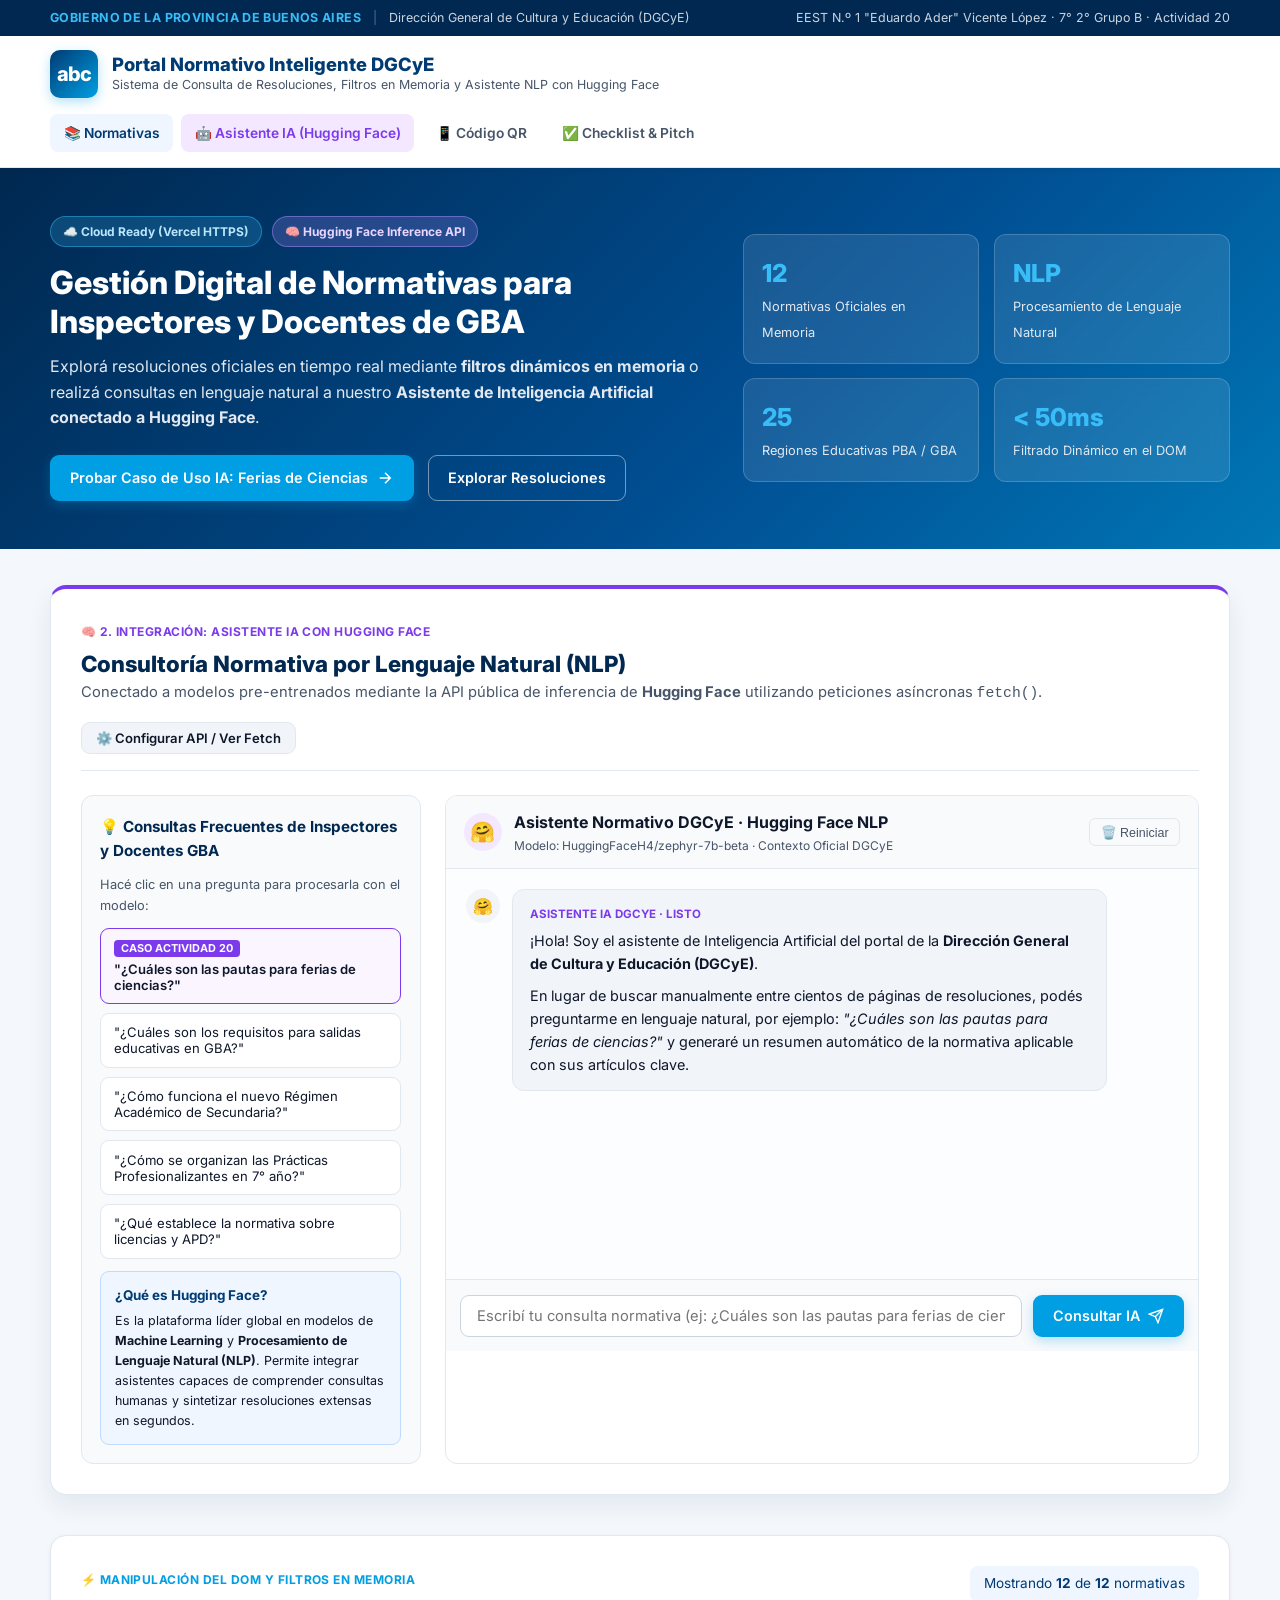
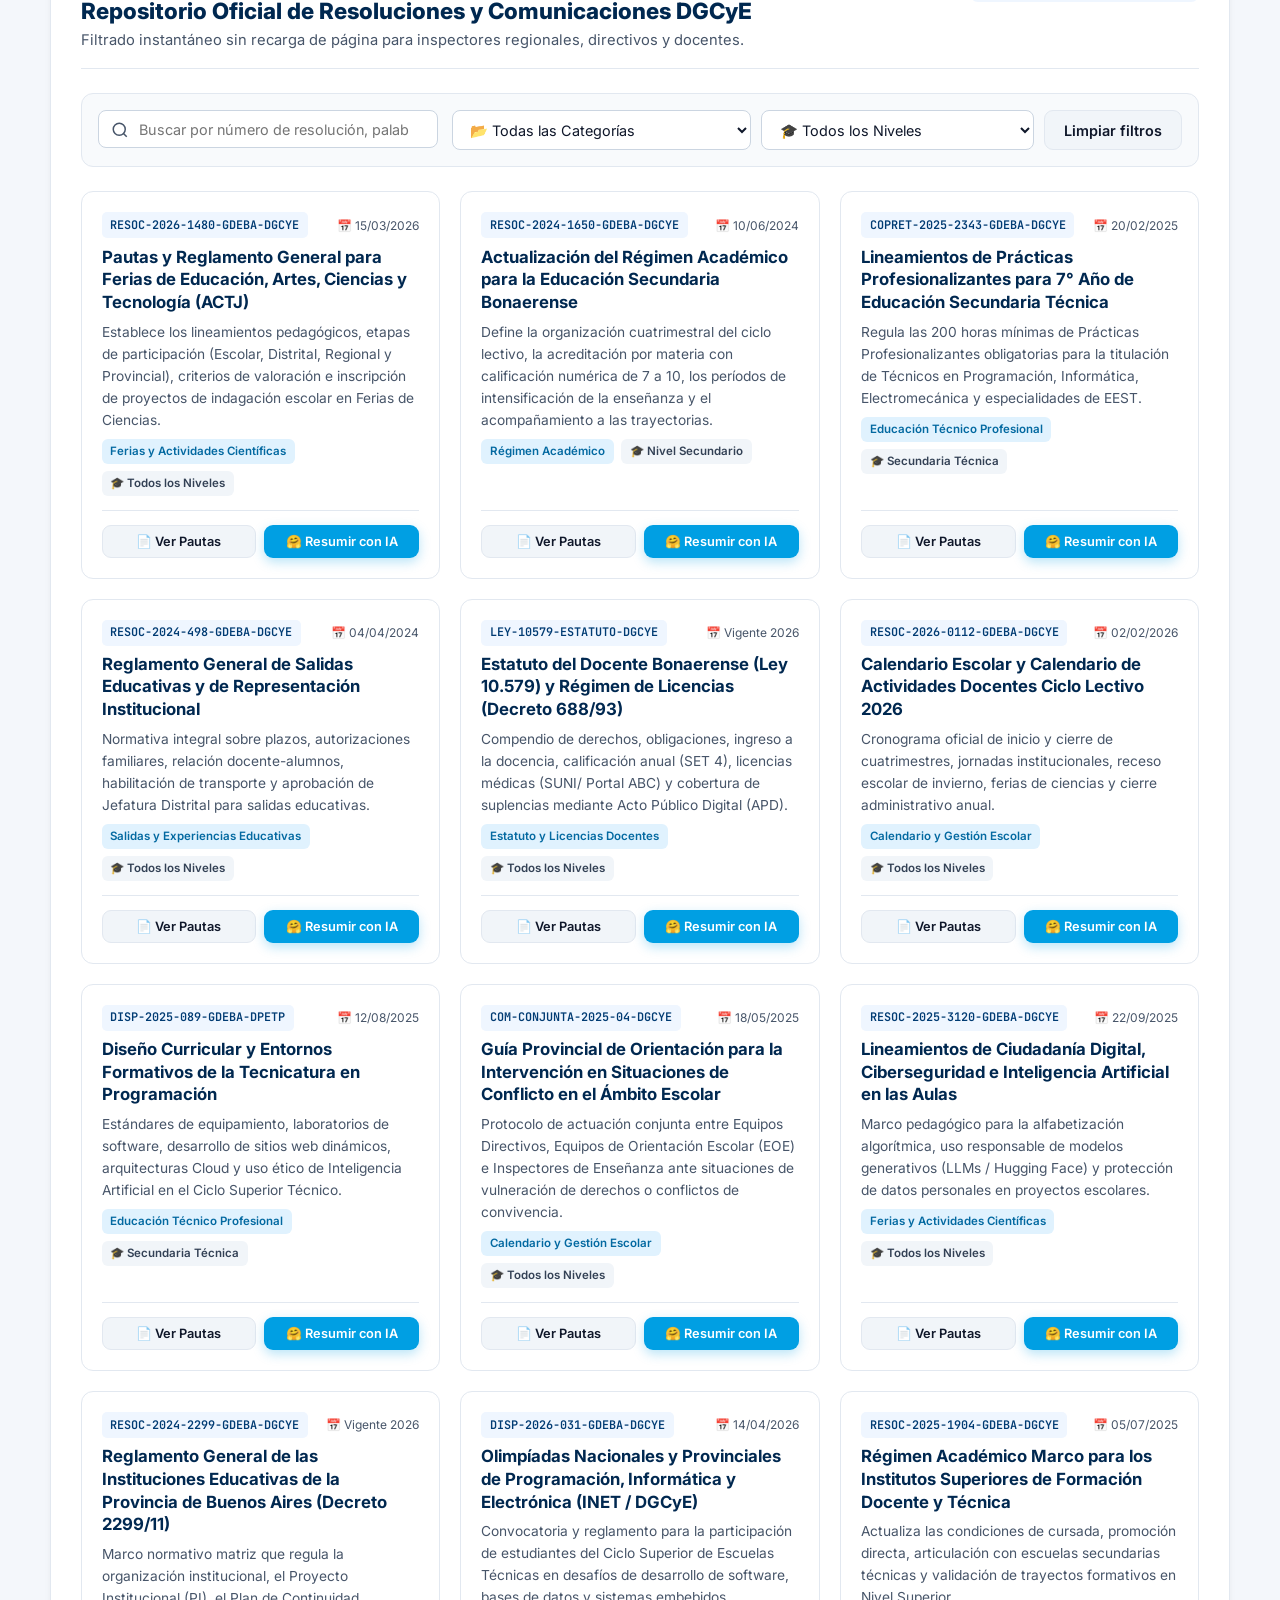
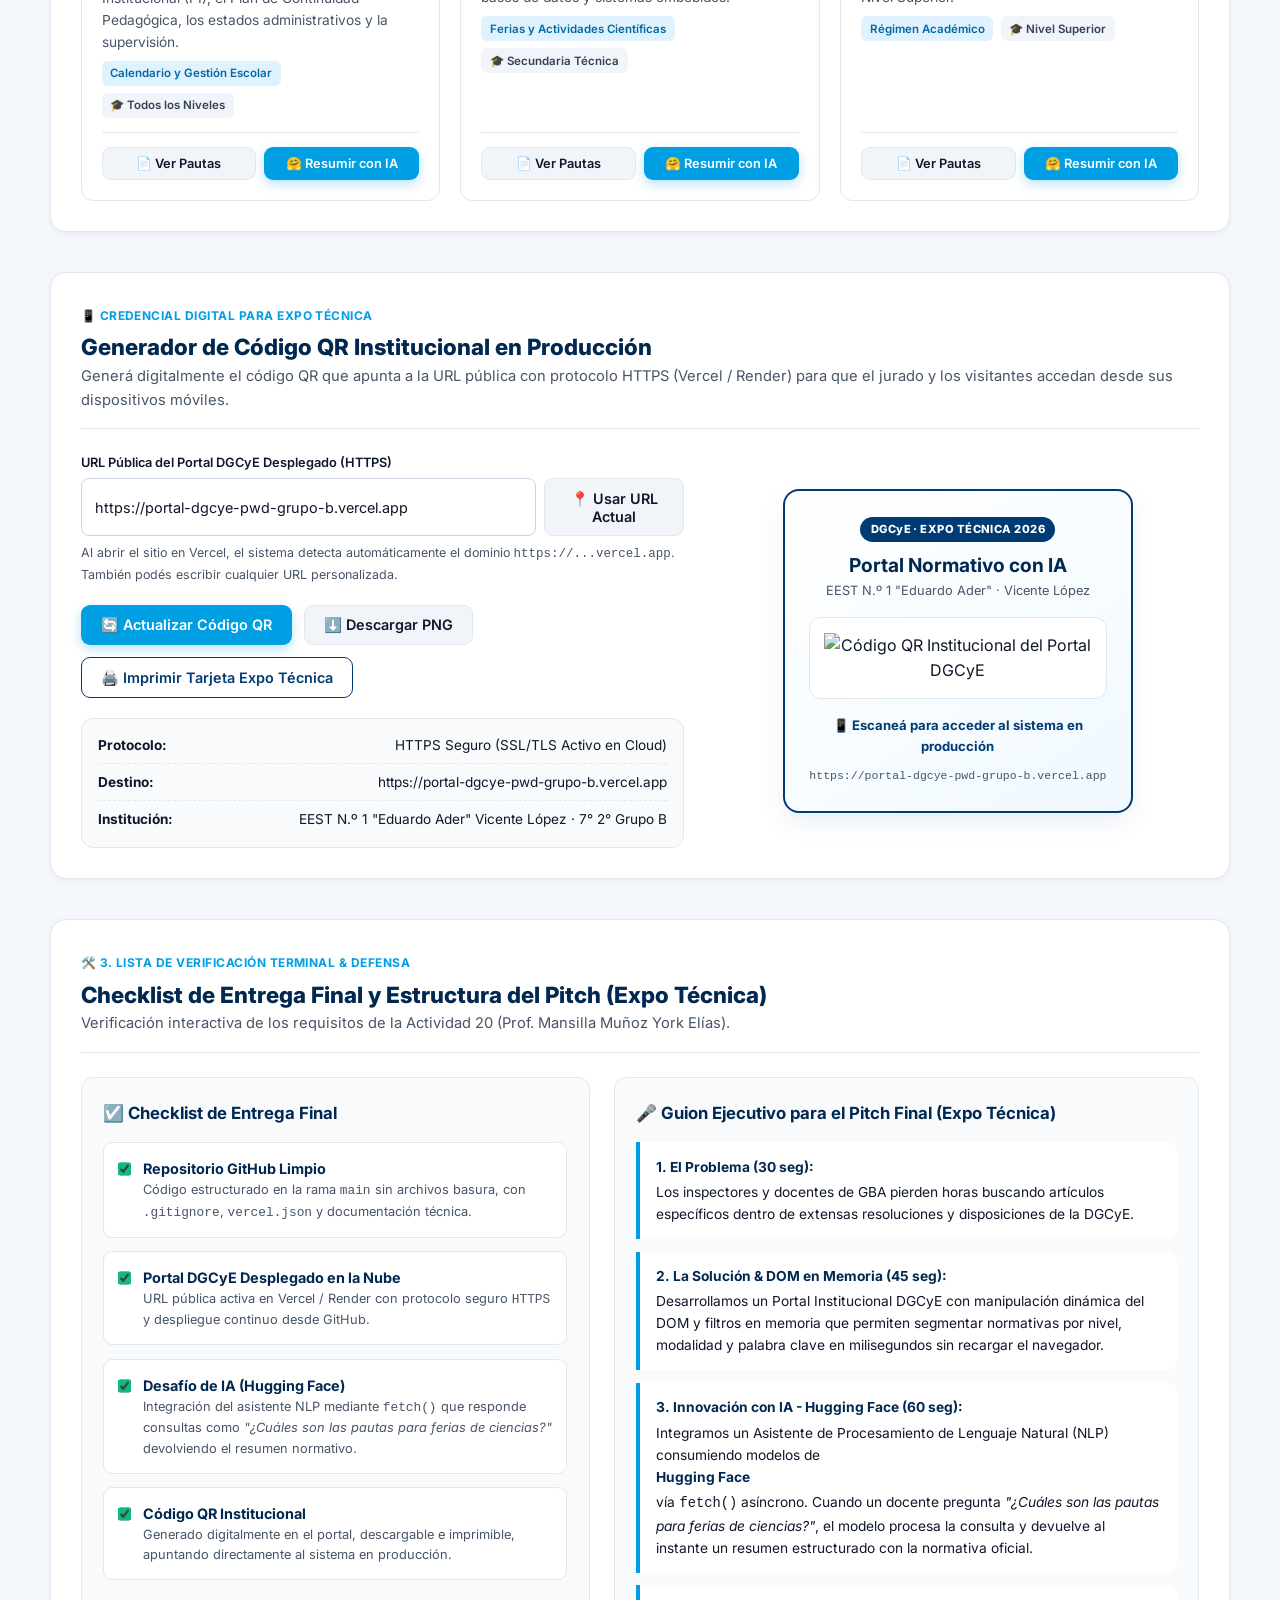
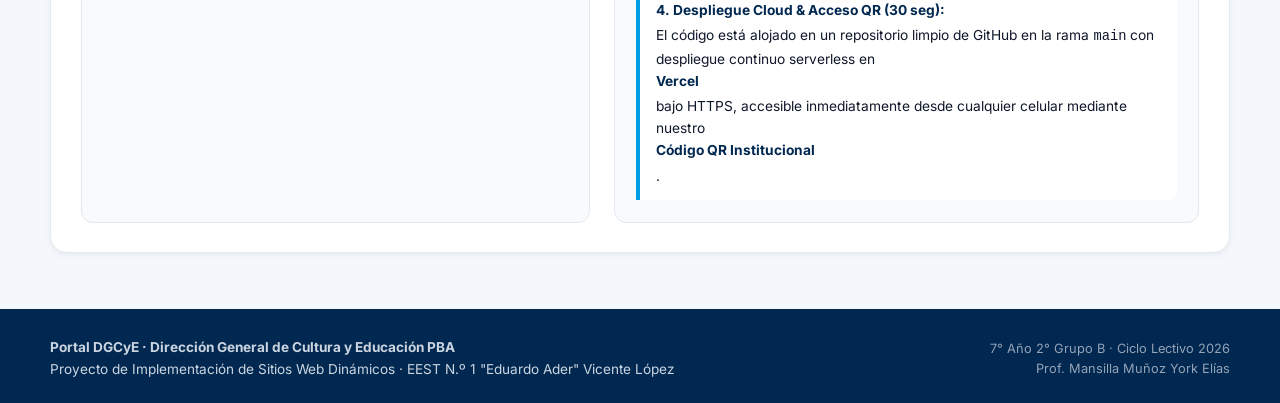
==== index.html @ 9691aad4 "feat: portal DGCyE con filtros DOM en memoria, asistente IA Hugging Face y QR institucional" ====
<!DOCTYPE html>
<html lang="es">
<head>
  <meta charset="UTF-8" />
  <meta name="viewport" content="width=device-width, initial-scale=1.0" />
  <meta name="description" content="Portal Institucional DGCyE - Buscador Inteligente de Normativas con Asistente IA Hugging Face y filtros dinámicos en memoria." />
  <title>Portal DGCyE | Normativas e Inteligencia Artificial (Hugging Face)</title>
  <link rel="preconnect" href="https://fonts.googleapis.com" />
  <link rel="preconnect" href="https://fonts.gstatic.com" crossorigin />
  <link href="https://fonts.googleapis.com/css2?family=Inter:wght@400;500;600;700;800&family=JetBrains+Mono:wght@400;500&display=swap" rel="stylesheet" />
  <link rel="stylesheet" href="css/styles.css" />
</head>
<body>
  <!-- Barra Institucional Superior -->
  <div class="topbar">
    <div class="container topbar-inner">
      <div class="topbar-left">
        <span class="badge-gob">GOBIERNO DE LA PROVINCIA DE BUENOS AIRES</span>
        <span class="topbar-divider">|</span>
        <span>Dirección General de Cultura y Educación (DGCyE)</span>
      </div>
      <div class="topbar-right">
        <span>EEST N.º 1 "Eduardo Ader" Vicente López · 7° 2° Grupo B · Actividad 20</span>
      </div>
    </div>
  </div>

  <!-- Encabezado Principal -->
  <header class="header">
    <div class="container header-inner">
      <div class="brand">
        <div class="brand-logo" aria-hidden="true">
          <span class="logo-abc">abc</span>
        </div>
        <div class="brand-text">
          <h1>Portal Normativo Inteligente DGCyE</h1>
          <p>Sistema de Consulta de Resoluciones, Filtros en Memoria y Asistente NLP con Hugging Face</p>
        </div>
      </div>

      <nav class="nav" aria-label="Navegación principal">
        <a href="#normativas" class="nav-link active">📚 Normativas</a>
        <a href="#asistente-ia" class="nav-link nav-link-ai">🤖 Asistente IA (Hugging Face)</a>
        <a href="#qr-institucional" class="nav-link">📱 Código QR</a>
        <a href="#checklist-pitch" class="nav-link">✅ Checklist &amp; Pitch</a>
      </nav>
    </div>
  </header>

  <!-- Hero Banner -->
  <section class="hero">
    <div class="container hero-grid">
      <div class="hero-content">
        <div class="hero-pills">
          <span class="pill pill-cloud">☁️ Cloud Ready (Vercel HTTPS)</span>
          <span class="pill pill-ai">🧠 Hugging Face Inference API</span>
        </div>
        <h2>Gestión Digital de Normativas para Inspectores y Docentes de GBA</h2>
        <p>
          Explorá resoluciones oficiales en tiempo real mediante <strong>filtros dinámicos en memoria</strong> o realizá consultas en lenguaje natural a nuestro <strong>Asistente de Inteligencia Artificial conectado a Hugging Face</strong>.
        </p>
        <div class="hero-actions">
          <a href="#asistente-ia" class="btn btn-primary">
            <span>Probar Caso de Uso IA: Ferias de Ciencias</span>
            <svg width="18" height="18" viewBox="0 0 24 24" fill="none" stroke="currentColor" stroke-width="2"><path d="M5 12h14M12 5l7 7-7 7"/></svg>
          </a>
          <a href="#normativas" class="btn btn-outline">Explorar Resoluciones</a>
        </div>
      </div>

      <div class="hero-stats">
        <div class="stat-card">
          <span class="stat-num" id="stat-total">12</span>
          <span class="stat-label">Normativas Oficiales en Memoria</span>
        </div>
        <div class="stat-card">
          <span class="stat-num">NLP</span>
          <span class="stat-label">Procesamiento de Lenguaje Natural</span>
        </div>
        <div class="stat-card">
          <span class="stat-num">25</span>
          <span class="stat-label">Regiones Educativas PBA / GBA</span>
        </div>
        <div class="stat-card">
          <span class="stat-num">&lt; 50ms</span>
          <span class="stat-label">Filtrado Dinámico en el DOM</span>
        </div>
      </div>
    </div>
  </section>

  <main class="container main-content">
    <!-- SECCIÓN 1: ASISTENTE IA CON HUGGING FACE -->
    <section id="asistente-ia" class="section ai-section">
      <div class="section-header">
        <div>
          <span class="section-tag">🧠 2. Integración: Asistente IA con Hugging Face</span>
          <h3>Consultoría Normativa por Lenguaje Natural (NLP)</h3>
          <p>
            Conectado a modelos pre-entrenados mediante la API pública de inferencia de <strong>Hugging Face</strong> utilizando peticiones asíncronas <code>fetch()</code>.
          </p>
        </div>
        <button type="button" id="btn-toggle-config" class="btn btn-sm btn-secondary">
          ⚙️ Configurar API / Ver Fetch
        </button>
      </div>

      <!-- Panel de Configuración Hugging Face & Inspector Fetch (Desplegable) -->
      <div id="ai-config-panel" class="ai-config-panel hidden">
        <div class="config-grid">
          <div class="config-form">
            <h4>Conexión a Hugging Face Inference API</h4>
            <p class="config-help">
              El asistente funciona de inmediato con su motor híbrido de síntesis normativa DGCyE. Si deseás ejecutar la inferencia directa contra un endpoint de Hugging Face, podés ingresar tu Access Token gratuito (<code>hf_...</code>).
            </p>
            <div class="form-group">
              <label for="hf-model">Modelo NLP en Hugging Face</label>
              <select id="hf-model" class="form-control">
                <option value="HuggingFaceH4/zephyr-7b-beta">HuggingFaceH4/zephyr-7b-beta (Instruct / QA)</option>
                <option value="mistralai/Mistral-7B-Instruct-v0.3">mistralai/Mistral-7B-Instruct-v0.3 (Resumen Normativo)</option>
                <option value="facebook/bart-large-cnn">facebook/bart-large-cnn (Summarization)</option>
              </select>
            </div>
            <div class="form-group">
              <label for="hf-token">Hugging Face API Token (Opcional - <code>hf_...</code>)</label>
              <input type="password" id="hf-token" class="form-control" placeholder="hf_xxxxxxxxxxxxxxxxxxxxxxxxx (Dejar vacío para modo RAG híbrido)" />
            </div>
            <div class="config-status">
              <span class="status-dot online"></span>
              <span id="hf-status-text">Estado: Motor NLP Híbrido DGCyE + Hugging Face Fetch Activo</span>
            </div>
          </div>

          <div class="config-code">
            <div class="code-header">
              <span>📡 Inspector de Petición Asíncrona (MDN Fetch API)</span>
              <span class="code-badge">POST https://api-inference.huggingface.co</span>
            </div>
            <pre id="fetch-inspector"><code>// Esperando consulta del docente o inspector...
const response = await fetch(
  "https://api-inference.huggingface.co/models/HuggingFaceH4/zephyr-7b-beta",
  {
    method: "POST",
    headers: { "Content-Type": "application/json" },
    body: JSON.stringify({ inputs: "¿Cuáles son las pautas para ferias de ciencias?" })
  }
);</code></pre>
          </div>
        </div>
      </div>

      <!-- Interfaz Principal del Asistente IA -->
      <div class="ai-workspace">
        <div class="ai-sidebar">
          <h4>💡 Consultas Frecuentes de Inspectores y Docentes GBA</h4>
          <p class="sidebar-hint">Hacé clic en una pregunta para procesarla con el modelo:</p>
          <div class="prompt-chips">
            <button type="button" class="prompt-chip featured" data-prompt="¿Cuáles son las pautas para ferias de ciencias?">
              <span class="chip-badge">Caso Actividad 20</span>
              <span>"¿Cuáles son las pautas para ferias de ciencias?"</span>
            </button>
            <button type="button" class="prompt-chip" data-prompt="¿Cuáles son los requisitos para salidas educativas y representación institucional en GBA?">
              <span>"¿Cuáles son los requisitos para salidas educativas en GBA?"</span>
            </button>
            <button type="button" class="prompt-chip" data-prompt="¿Cómo funciona la evaluación y acreditación en el nuevo Régimen Académico de Secundaria?">
              <span>"¿Cómo funciona el nuevo Régimen Académico de Secundaria?"</span>
            </button>
            <button type="button" class="prompt-chip" data-prompt="¿Cómo se organizan las Prácticas Profesionalizantes en Escuelas Técnicas de 7° año?">
              <span>"¿Cómo se organizan las Prácticas Profesionalizantes en 7° año?"</span>
            </button>
            <button type="button" class="prompt-chip" data-prompt="¿Qué establece el Estatuto del Docente sobre licencias médicas y cobertura por acto público digital?">
              <span>"¿Qué establece la normativa sobre licencias y APD?"</span>
            </button>
          </div>

          <div class="hf-info-box">
            <h5>¿Qué es Hugging Face?</h5>
            <p>
              Es la plataforma líder global en modelos de <strong>Machine Learning</strong> y <strong>Procesamiento de Lenguaje Natural (NLP)</strong>. Permite integrar asistentes capaces de comprender consultas humanas y sintetizar resoluciones extensas en segundos.
            </p>
          </div>
        </div>

        <div class="ai-chat-container">
          <div class="chat-header">
            <div class="chat-agent-info">
              <div class="agent-avatar">🤗</div>
              <div>
                <strong>Asistente Normativo DGCyE · Hugging Face NLP</strong>
                <span class="agent-subtitle" id="active-model-label">Modelo: HuggingFaceH4/zephyr-7b-beta · Contexto Oficial DGCyE</span>
              </div>
            </div>
            <button type="button" id="btn-clear-chat" class="btn-icon" title="Limpiar conversación">
              🗑️ Reiniciar
            </button>
          </div>

          <div id="chat-messages" class="chat-messages" aria-live="polite">
            <div class="message message-bot">
              <div class="message-avatar">🤗</div>
              <div class="message-bubble">
                <div class="message-meta">Asistente IA DGCyE · Listo</div>
                <p>
                  ¡Hola! Soy el asistente de Inteligencia Artificial del portal de la <strong>Dirección General de Cultura y Educación (DGCyE)</strong>.
                </p>
                <p>
                  En lugar de buscar manualmente entre cientos de páginas de resoluciones, podés preguntarme en lenguaje natural, por ejemplo: <em>"¿Cuáles son las pautas para ferias de ciencias?"</em> y generaré un resumen automático de la normativa aplicable con sus artículos clave.
                </p>
              </div>
            </div>
          </div>

          <form id="chat-form" class="chat-input-bar">
            <input
              type="text"
              id="chat-input"
              placeholder="Escribí tu consulta normativa (ej: ¿Cuáles son las pautas para ferias de ciencias?)..."
              autocomplete="off"
              required
            />
            <button type="submit" id="btn-send-ai" class="btn btn-primary">
              <span>Consultar IA</span>
              <svg width="16" height="16" viewBox="0 0 24 24" fill="none" stroke="currentColor" stroke-width="2"><path d="M22 2L11 13M22 2l-7 20-4-9-9-4 20-7z"/></svg>
            </button>
          </form>
        </div>
      </div>
    </section>

    <!-- SECCIÓN 2: BUSCADOR Y FILTROS EN MEMORIA (DOM) -->
    <section id="normativas" class="section">
      <div class="section-header">
        <div>
          <span class="section-tag">⚡ Manipulación del DOM y Filtros en Memoria</span>
          <h3>Repositorio Oficial de Resoluciones y Comunicaciones DGCyE</h3>
          <p>Filtrado instantáneo sin recarga de página para inspectores regionales, directivos y docentes.</p>
        </div>
        <div class="results-counter">
          Mostrando <strong id="count-visible">0</strong> de <strong id="count-total">0</strong> normativas
        </div>
      </div>

      <!-- Barra de Filtros en Memoria -->
      <div class="filters-bar">
        <div class="filter-search">
          <svg class="search-icon" width="18" height="18" viewBox="0 0 24 24" fill="none" stroke="currentColor" stroke-width="2"><circle cx="11" cy="11" r="8"/><path d="M21 21l-4.35-4.35"/></svg>
          <input
            type="search"
            id="search-input"
            class="form-control"
            placeholder="Buscar por número de resolución, palabra clave, feria de ciencias, práctica..."
          />
        </div>

        <div class="filter-selects">
          <select id="filter-categoria" class="form-control" aria-label="Filtrar por categoría">
            <option value="TODAS">📂 Todas las Categorías</option>
            <option value="Ferias y Actividades Científicas">🔬 Ferias y Actividades Científicas</option>
            <option value="Régimen Académico">📘 Régimen Académico</option>
            <option value="Educación Técnico Profesional">⚙️ Educación Técnico Profesional</option>
            <option value="Salidas y Experiencias Educativas">🚌 Salidas y Experiencias Educativas</option>
            <option value="Estatuto y Licencias Docentes">📋 Estatuto y Licencias Docentes</option>
            <option value="Calendario y Gestión Escolar">📅 Calendario y Gestión Escolar</option>
          </select>

          <select id="filter-nivel" class="form-control" aria-label="Filtrar por nivel educativo">
            <option value="TODOS">🎓 Todos los Niveles</option>
            <option value="Todos los Niveles">Todos los Niveles y Modalidades</option>
            <option value="Secundaria Técnica">Secundaria Técnica (EEST)</option>
            <option value="Nivel Secundario">Nivel Secundario</option>
            <option value="Nivel Primario">Nivel Primario</option>
            <option value="Nivel Inicial">Nivel Inicial</option>
            <option value="Nivel Superior">Nivel Superior</option>
          </select>

          <button type="button" id="btn-reset-filters" class="btn btn-secondary">
            Limpiar filtros
          </button>
        </div>
      </div>

      <!-- Grilla Dinámica de Resoluciones -->
      <div id="normativas-grid" class="normativas-grid">
        <!-- Renderizado dinámicamente desde js/app.js -->
      </div>
    </section>

    <!-- SECCIÓN 3: CÓDIGO QR INSTITUCIONAL -->
    <section id="qr-institucional" class="section qr-section">
      <div class="section-header">
        <div>
          <span class="section-tag">📱 Credencial Digital para Expo Técnica</span>
          <h3>Generador de Código QR Institucional en Producción</h3>
          <p>
            Generá digitalmente el código QR que apunta a la URL pública con protocolo HTTPS (Vercel / Render) para que el jurado y los visitantes accedan desde sus dispositivos móviles.
          </p>
        </div>
      </div>

      <div class="qr-grid">
        <div class="qr-controls">
          <div class="form-group">
            <label for="qr-url-input">URL Pública del Portal DGCyE Desplegado (HTTPS)</label>
            <div class="input-with-btn">
              <input
                type="url"
                id="qr-url-input"
                class="form-control"
                value="https://portal-dgcye-pwd-grupo-b.vercel.app"
                placeholder="https://tu-proyecto-dgcye.vercel.app"
              />
              <button type="button" id="btn-use-current-url" class="btn btn-secondary" title="Usar URL actual del navegador">
                📍 Usar URL Actual
              </button>
            </div>
            <small class="form-hint">
              Al abrir el sitio en Vercel, el sistema detecta automáticamente el dominio <code>https://...vercel.app</code>. También podés escribir cualquier URL personalizada.
            </small>
          </div>

          <div class="qr-actions">
            <button type="button" id="btn-generate-qr" class="btn btn-primary">
              🔄 Actualizar Código QR
            </button>
            <button type="button" id="btn-download-qr" class="btn btn-secondary">
              ⬇️ Descargar PNG
            </button>
            <button type="button" id="btn-print-qr" class="btn btn-outline">
              🖨️ Imprimir Tarjeta Expo Técnica
            </button>
          </div>

          <div class="qr-specs">
            <div class="spec-item">
              <strong>Protocolo:</strong>
              <span>HTTPS Seguro (SSL/TLS Activo en Cloud)</span>
            </div>
            <div class="spec-item">
              <strong>Destino:</strong>
              <span id="qr-target-display">https://portal-dgcye-pwd-grupo-b.vercel.app</span>
            </div>
            <div class="spec-item">
              <strong>Institución:</strong>
              <span>EEST N.º 1 "Eduardo Ader" Vicente López · 7° 2° Grupo B</span>
            </div>
          </div>
        </div>

        <div class="qr-card-preview" id="printable-qr-card">
          <div class="qr-card-header">
            <span class="qr-card-badge">DGCyE · EXPO TÉCNICA 2026</span>
            <h4>Portal Normativo con IA</h4>
            <p>EEST N.º 1 "Eduardo Ader" · Vicente López</p>
          </div>
          <div class="qr-image-wrapper">
            <img
              id="qr-image"
              src="https://api.qrserver.com/v1/create-qr-code/?size=240x240&margin=10&color=003b73&data=https%3A%2F%2Fportal-dgcye-pwd-grupo-b.vercel.app"
              alt="Código QR Institucional del Portal DGCyE"
              width="220"
              height="220"
              crossorigin="anonymous"
            />
          </div>
          <div class="qr-card-footer">
            <p class="qr-scan-cta">📱 Escaneá para acceder al sistema en producción</p>
            <code id="qr-card-url">https://portal-dgcye-pwd-grupo-b.vercel.app</code>
          </div>
        </div>
      </div>
    </section>

    <!-- SECCIÓN 4: LISTA DE VERIFICACIÓN TERMINAL Y GUION DE PITCH FINAL -->
    <section id="checklist-pitch" class="section">
      <div class="section-header">
        <div>
          <span class="section-tag">🛠️ 3. Lista de Verificación Terminal &amp; Defensa</span>
          <h3>Checklist de Entrega Final y Estructura del Pitch (Expo Técnica)</h3>
          <p>Verificación interactiva de los requisitos de la Actividad 20 (Prof. Mansilla Muñoz York Elías).</p>
        </div>
      </div>

      <div class="checklist-pitch-grid">
        <div class="checklist-box">
          <h4>☑️ Checklist de Entrega Final</h4>
          <div class="checklist-items">
            <label class="check-item">
              <input type="checkbox" checked />
              <div>
                <strong>Repositorio GitHub Limpio</strong>
                <p>Código estructurado en la rama <code>main</code> sin archivos basura, con <code>.gitignore</code>, <code>vercel.json</code> y documentación técnica.</p>
              </div>
            </label>
            <label class="check-item">
              <input type="checkbox" checked />
              <div>
                <strong>Portal DGCyE Desplegado en la Nube</strong>
                <p>URL pública activa en Vercel / Render con protocolo seguro <code>HTTPS</code> y despliegue continuo desde GitHub.</p>
              </div>
            </label>
            <label class="check-item">
              <input type="checkbox" checked />
              <div>
                <strong>Desafío de IA (Hugging Face)</strong>
                <p>Integración del asistente NLP mediante <code>fetch()</code> que responde consultas como <em>"¿Cuáles son las pautas para ferias de ciencias?"</em> devolviendo el resumen normativo.</p>
              </div>
            </label>
            <label class="check-item">
              <input type="checkbox" checked />
              <div>
                <strong>Código QR Institucional</strong>
                <p>Generado digitalmente en el portal, descargable e imprimible, apuntando directamente al sistema en producción.</p>
              </div>
            </label>
          </div>
        </div>

        <div class="pitch-box">
          <h4>🎤 Guion Ejecutivo para el Pitch Final (Expo Técnica)</h4>
          <ol class="pitch-steps">
            <li>
              <strong>1. El Problema (30 seg):</strong>
              Los inspectores y docentes de GBA pierden horas buscando artículos específicos dentro de extensas resoluciones y disposiciones de la DGCyE.
            </li>
            <li>
              <strong>2. La Solución &amp; DOM en Memoria (45 seg):</strong>
              Desarrollamos un Portal Institucional DGCyE con manipulación dinámica del DOM y filtros en memoria que permiten segmentar normativas por nivel, modalidad y palabra clave en milisegundos sin recargar el navegador.
            </li>
            <li>
              <strong>3. Innovación con IA - Hugging Face (60 seg):</strong>
              Integramos un Asistente de Procesamiento de Lenguaje Natural (NLP) consumiendo modelos de <strong>Hugging Face</strong> vía <code>fetch()</code> asíncrono. Cuando un docente pregunta <em>"¿Cuáles son las pautas para ferias de ciencias?"</em>, el modelo procesa la consulta y devuelve al instante un resumen estructurado con la normativa oficial.
            </li>
            <li>
              <strong>4. Despliegue Cloud &amp; Acceso QR (30 seg):</strong>
              El código está alojado en un repositorio limpio de GitHub en la rama <code>main</code> con despliegue continuo serverless en <strong>Vercel</strong> bajo HTTPS, accesible inmediatamente desde cualquier celular mediante nuestro <strong>Código QR Institucional</strong>.
            </li>
          </ol>
        </div>
      </div>
    </section>
  </main>

  <!-- Modal para Lectura Completa de Resolución -->
  <div id="normativa-modal" class="modal-backdrop hidden" role="dialog" aria-modal="true" aria-labelledby="modal-title">
    <div class="modal-card">
      <div class="modal-header">
        <div>
          <span id="modal-code" class="norm-code">RESFC-2026-1480-GDEBA-DGCYE</span>
          <h3 id="modal-title">Título de la Normativa</h3>
        </div>
        <button type="button" id="btn-close-modal" class="btn-close" aria-label="Cerrar modal">✕</button>
      </div>
      <div class="modal-body">
        <div class="modal-tags" id="modal-tags"></div>
        <div class="modal-section">
          <h4>Síntesis Ejecutiva</h4>
          <p id="modal-summary"></p>
        </div>
        <div class="modal-section">
          <h4>Puntos y Pautas Clave de la Normativa</h4>
          <ul id="modal-points" class="modal-list"></ul>
        </div>
      </div>
      <div class="modal-footer">
        <button type="button" id="btn-modal-ask-ai" class="btn btn-primary">
          🤖 Analizar esta Resolución con el Asistente Hugging Face
        </button>
        <button type="button" id="btn-close-modal-footer" class="btn btn-secondary">Cerrar</button>
      </div>
    </div>
  </div>

  <!-- Pie de Página Institucional -->
  <footer class="footer">
    <div class="container footer-inner">
      <div>
        <strong>Portal DGCyE · Dirección General de Cultura y Educación PBA</strong>
        <p>Proyecto de Implementación de Sitios Web Dinámicos · EEST N.º 1 "Eduardo Ader" Vicente López</p>
      </div>
      <div class="footer-right">
        <span>7° Año 2° Grupo B · Ciclo Lectivo 2026</span>
        <span>Prof. Mansilla Muñoz York Elías</span>
      </div>
    </div>
  </footer>

  <script src="js/data.js"></script>
  <script src="js/app.js"></script>
</body>
</html>
---- css/styles.css ----
:root {
  --primary: #003b73;
  --primary-dark: #002850;
  --primary-light: #009fe3;
  --accent-ai: #7c3aed;
  --accent-ai-light: #f3e8ff;
  --success: #10b981;
  --bg-page: #f4f7fb;
  --bg-card: #ffffff;
  --text-main: #0f172a;
  --text-muted: #475569;
  --border: #e2e8f0;
  --shadow-sm: 0 2px 6px rgba(15, 23, 42, 0.05);
  --shadow-md: 0 10px 25px rgba(0, 59, 115, 0.08);
  --radius: 12px;
}

* {
  box-sizing: border-box;
  margin: 0;
  padding: 0;
}

html {
  scroll-behavior: smooth;
}

body {
  font-family: "Inter", -apple-system, BlinkMacSystemFont, sans-serif;
  background-color: var(--bg-page);
  color: var(--text-main);
  line-height: 1.6;
}

.container {
  width: 100%;
  max-width: 1220px;
  margin: 0 auto;
  padding: 0 1.25rem;
}

.hidden {
  display: none !important;
}

/* Topbar */
.topbar {
  background: var(--primary-dark);
  color: #cbd5e1;
  font-size: 0.78rem;
  padding: 0.5rem 0;
}

.topbar-inner {
  display: flex;
  justify-content: space-between;
  align-items: center;
  flex-wrap: wrap;
  gap: 0.5rem;
}

.badge-gob {
  color: #38bdf8;
  font-weight: 700;
  letter-spacing: 0.03em;
}

.topbar-divider {
  margin: 0 0.5rem;
  opacity: 0.4;
}

/* Header */
.header {
  background: var(--bg-card);
  border-bottom: 1px solid var(--border);
  position: sticky;
  top: 0;
  z-index: 50;
  box-shadow: var(--shadow-sm);
}

.header-inner {
  display: flex;
  justify-content: space-between;
  align-items: center;
  padding: 0.9rem 1.25rem;
  flex-wrap: wrap;
  gap: 1rem;
}

.brand {
  display: flex;
  align-items: center;
  gap: 0.85rem;
}

.brand-logo {
  width: 48px;
  height: 48px;
  border-radius: 10px;
  background: linear-gradient(135deg, var(--primary) 0%, var(--primary-light) 100%);
  color: #fff;
  display: flex;
  align-items: center;
  justify-content: center;
  font-weight: 800;
  font-size: 1.25rem;
  letter-spacing: -0.04em;
  box-shadow: 0 4px 12px rgba(0, 159, 227, 0.3);
}

.brand-text h1 {
  font-size: 1.15rem;
  font-weight: 800;
  color: var(--primary);
  line-height: 1.2;
}

.brand-text p {
  font-size: 0.78rem;
  color: var(--text-muted);
}

.nav {
  display: flex;
  gap: 0.5rem;
  flex-wrap: wrap;
}

.nav-link {
  text-decoration: none;
  color: var(--text-muted);
  font-size: 0.86rem;
  font-weight: 600;
  padding: 0.5rem 0.85rem;
  border-radius: 8px;
  transition: all 0.2s ease;
}

.nav-link:hover,
.nav-link.active {
  background: #eff6ff;
  color: var(--primary);
}

.nav-link-ai {
  background: var(--accent-ai-light);
  color: var(--accent-ai);
}

.nav-link-ai:hover {
  background: #e9d5ff;
  color: #6d28d9;
}

/* Hero */
.hero {
  background: linear-gradient(135deg, #002850 0%, #004e92 60%, #0077b6 100%);
  color: #fff;
  padding: 3rem 0;
}

.hero-grid {
  display: grid;
  grid-template-columns: 1.35fr 1fr;
  gap: 2.2rem;
  align-items: center;
}

.hero-pills {
  display: flex;
  gap: 0.6rem;
  flex-wrap: wrap;
  margin-bottom: 1rem;
}

.pill {
  font-size: 0.75rem;
  font-weight: 700;
  padding: 0.3rem 0.75rem;
  border-radius: 999px;
  display: inline-flex;
  align-items: center;
  gap: 0.35rem;
}

.pill-cloud {
  background: rgba(56, 189, 248, 0.2);
  border: 1px solid rgba(56, 189, 248, 0.45);
  color: #bae6fd;
}

.pill-ai {
  background: rgba(167, 139, 250, 0.22);
  border: 1px solid rgba(167, 139, 250, 0.5);
  color: #e9d5ff;
}

.hero-content h2 {
  font-size: 2rem;
  font-weight: 800;
  line-height: 1.22;
  margin-bottom: 0.85rem;
}

.hero-content p {
  font-size: 1rem;
  color: #e2e8f0;
  margin-bottom: 1.5rem;
}

.hero-actions {
  display: flex;
  gap: 0.85rem;
  flex-wrap: wrap;
}

.hero-stats {
  display: grid;
  grid-template-columns: repeat(2, 1fr);
  gap: 0.9rem;
}

.stat-card {
  background: rgba(255, 255, 255, 0.1);
  backdrop-filter: blur(8px);
  border: 1px solid rgba(255, 255, 255, 0.18);
  padding: 1.15rem;
  border-radius: var(--radius);
}

.stat-num {
  display: block;
  font-size: 1.55rem;
  font-weight: 800;
  color: #38bdf8;
}

.stat-label {
  font-size: 0.8rem;
  color: #e2e8f0;
}

/* Buttons */
.btn {
  display: inline-flex;
  align-items: center;
  justify-content: center;
  gap: 0.5rem;
  font-family: inherit;
  font-size: 0.9rem;
  font-weight: 600;
  padding: 0.65rem 1.2rem;
  border-radius: 9px;
  border: 1px solid transparent;
  cursor: pointer;
  text-decoration: none;
  transition: all 0.2s ease;
}

.btn-sm {
  font-size: 0.82rem;
  padding: 0.45rem 0.9rem;
}

.btn-primary {
  background: var(--primary-light);
  color: #fff;
  box-shadow: 0 4px 12px rgba(0, 159, 227, 0.28);
}

.btn-primary:hover {
  background: #0284c7;
  transform: translateY(-1px);
}

.btn-secondary {
  background: #f1f5f9;
  color: var(--text-main);
  border-color: var(--border);
}

.btn-secondary:hover {
  background: #e2e8f0;
}

.btn-outline {
  background: transparent;
  color: #fff;
  border-color: rgba(255, 255, 255, 0.45);
}

.btn-outline:hover {
  background: rgba(255, 255, 255, 0.12);
}

.qr-actions .btn-outline {
  color: var(--primary);
  border-color: var(--primary);
}

.qr-actions .btn-outline:hover {
  background: #eff6ff;
}

/* Sections */
.main-content {
  padding: 2.25rem 1.25rem 3.5rem;
  display: flex;
  flex-direction: column;
  gap: 2.5rem;
}

.section {
  background: var(--bg-card);
  border: 1px solid var(--border);
  border-radius: 16px;
  padding: 1.85rem;
  box-shadow: var(--shadow-sm);
}

.ai-section {
  border-top: 4px solid var(--accent-ai);
  box-shadow: var(--shadow-md);
}

.section-header {
  display: flex;
  justify-content: space-between;
  align-items: flex-start;
  gap: 1rem;
  flex-wrap: wrap;
  margin-bottom: 1.5rem;
  padding-bottom: 1rem;
  border-bottom: 1px solid var(--border);
}

.section-tag {
  display: inline-block;
  font-size: 0.75rem;
  font-weight: 700;
  text-transform: uppercase;
  letter-spacing: 0.04em;
  color: var(--primary-light);
  margin-bottom: 0.25rem;
}

.ai-section .section-tag {
  color: var(--accent-ai);
}

.section-header h3 {
  font-size: 1.4rem;
  font-weight: 800;
  color: var(--primary-dark);
}

.section-header p {
  font-size: 0.92rem;
  color: var(--text-muted);
}

/* Config Panel & Fetch Inspector */
.ai-config-panel {
  background: #f8fafc;
  border: 1px solid var(--border);
  border-radius: var(--radius);
  padding: 1.25rem;
  margin-bottom: 1.5rem;
}

.config-grid {
  display: grid;
  grid-template-columns: 1fr 1.15fr;
  gap: 1.25rem;
}

.config-form h4 {
  font-size: 1rem;
  margin-bottom: 0.35rem;
  color: var(--primary-dark);
}

.config-help {
  font-size: 0.82rem;
  color: var(--text-muted);
  margin-bottom: 0.85rem;
}

.form-group {
  margin-bottom: 0.85rem;
}

.form-group label {
  display: block;
  font-size: 0.8rem;
  font-weight: 600;
  margin-bottom: 0.3rem;
  color: var(--text-main);
}

.form-control {
  width: 100%;
  padding: 0.6rem 0.85rem;
  font-family: inherit;
  font-size: 0.9rem;
  border: 1px solid #cbd5e1;
  border-radius: 8px;
  background: #fff;
  color: var(--text-main);
  transition: border-color 0.2s;
}

.form-control:focus {
  outline: none;
  border-color: var(--primary-light);
  box-shadow: 0 0 0 3px rgba(0, 159, 227, 0.15);
}

.config-status {
  display: flex;
  align-items: center;
  gap: 0.5rem;
  font-size: 0.8rem;
  font-weight: 600;
  color: #047857;
}

.status-dot {
  width: 9px;
  height: 9px;
  border-radius: 50%;
  background: var(--success);
}

.config-code {
  background: #0f172a;
  color: #e2e8f0;
  border-radius: 10px;
  overflow: hidden;
  display: flex;
  flex-direction: column;
}

.code-header {
  background: #1e293b;
  padding: 0.5rem 0.85rem;
  font-size: 0.76rem;
  display: flex;
  justify-content: space-between;
  align-items: center;
  color: #94a3b8;
}

.code-badge {
  background: rgba(56, 189, 248, 0.15);
  color: #38bdf8;
  padding: 0.15rem 0.5rem;
  border-radius: 4px;
  font-family: "JetBrains Mono", monospace;
}

#fetch-inspector {
  padding: 0.85rem;
  font-family: "JetBrains Mono", monospace;
  font-size: 0.76rem;
  line-height: 1.5;
  overflow-x: auto;
  white-space: pre-wrap;
}

/* AI Workspace */
.ai-workspace {
  display: grid;
  grid-template-columns: 340px 1fr;
  gap: 1.5rem;
}

.ai-sidebar {
  background: #f8fafc;
  border: 1px solid var(--border);
  border-radius: var(--radius);
  padding: 1.15rem;
  display: flex;
  flex-direction: column;
  gap: 0.75rem;
}

.ai-sidebar h4 {
  font-size: 0.95rem;
  color: var(--primary-dark);
}

.sidebar-hint {
  font-size: 0.8rem;
  color: var(--text-muted);
}

.prompt-chips {
  display: flex;
  flex-direction: column;
  gap: 0.55rem;
}

.prompt-chip {
  text-align: left;
  background: #fff;
  border: 1px solid var(--border);
  border-radius: 9px;
  padding: 0.65rem 0.8rem;
  font-family: inherit;
  font-size: 0.82rem;
  color: var(--text-main);
  cursor: pointer;
  transition: all 0.2s ease;
  display: flex;
  flex-direction: column;
  gap: 0.25rem;
}

.prompt-chip:hover {
  border-color: var(--accent-ai);
  background: #faf5ff;
  transform: translateX(2px);
}

.prompt-chip.featured {
  border-color: var(--accent-ai);
  background: #faf5ff;
  font-weight: 600;
}

.chip-badge {
  display: inline-block;
  align-self: flex-start;
  font-size: 0.68rem;
  font-weight: 700;
  text-transform: uppercase;
  background: var(--accent-ai);
  color: #fff;
  padding: 0.1rem 0.45rem;
  border-radius: 4px;
}

.hf-info-box {
  margin-top: auto;
  background: #eff6ff;
  border: 1px solid #bfdbfe;
  border-radius: 9px;
  padding: 0.85rem;
  font-size: 0.78rem;
}

.hf-info-box h5 {
  color: var(--primary);
  font-size: 0.84rem;
  margin-bottom: 0.25rem;
}

/* Chat Container */
.ai-chat-container {
  border: 1px solid var(--border);
  border-radius: var(--radius);
  display: flex;
  flex-direction: column;
  background: #fff;
  overflow: hidden;
  min-height: 470px;
}

.chat-header {
  background: #f8fafc;
  border-bottom: 1px solid var(--border);
  padding: 0.85rem 1.15rem;
  display: flex;
  justify-content: space-between;
  align-items: center;
}

.chat-agent-info {
  display: flex;
  align-items: center;
  gap: 0.75rem;
}

.agent-avatar {
  width: 38px;
  height: 38px;
  border-radius: 50%;
  background: var(--accent-ai-light);
  display: flex;
  align-items: center;
  justify-content: center;
  font-size: 1.25rem;
}

.agent-subtitle {
  display: block;
  font-size: 0.75rem;
  color: var(--text-muted);
}

.btn-icon {
  background: transparent;
  border: 1px solid var(--border);
  border-radius: 6px;
  padding: 0.35rem 0.65rem;
  font-size: 0.78rem;
  cursor: pointer;
  color: var(--text-muted);
}

.btn-icon:hover {
  background: #f1f5f9;
  color: var(--text-main);
}

.chat-messages {
  flex: 1;
  padding: 1.25rem;
  overflow-y: auto;
  max-height: 410px;
  display: flex;
  flex-direction: column;
  gap: 1rem;
  background: #fcfdff;
}

.message {
  display: flex;
  gap: 0.75rem;
  max-width: 90%;
}

.message-user {
  align-self: flex-end;
  flex-direction: row-reverse;
}

.message-avatar {
  width: 34px;
  height: 34px;
  border-radius: 50%;
  background: #f1f5f9;
  display: flex;
  align-items: center;
  justify-content: center;
  flex-shrink: 0;
  font-size: 1rem;
}

.message-bubble {
  background: #f1f5f9;
  border: 1px solid var(--border);
  padding: 0.9rem 1.1rem;
  border-radius: 12px;
  font-size: 0.9rem;
}

.message-user .message-bubble {
  background: var(--primary);
  color: #fff;
  border-color: var(--primary);
}

.message-meta {
  font-size: 0.72rem;
  font-weight: 700;
  color: var(--accent-ai);
  margin-bottom: 0.35rem;
  text-transform: uppercase;
}

.message-user .message-meta {
  color: #bae6fd;
}

.message-bubble p + p {
  margin-top: 0.55rem;
}

.message-bubble ul {
  margin: 0.55rem 0 0.55rem 1.2rem;
}

.message-bubble li {
  margin-bottom: 0.3rem;
}

.norm-ref-pill {
  display: inline-block;
  margin-top: 0.6rem;
  background: #eff6ff;
  border: 1px solid #bfdbfe;
  color: var(--primary);
  font-size: 0.76rem;
  font-weight: 700;
  padding: 0.25rem 0.6rem;
  border-radius: 6px;
}

.chat-input-bar {
  display: flex;
  gap: 0.65rem;
  padding: 0.9rem;
  border-top: 1px solid var(--border);
  background: #f8fafc;
}

.chat-input-bar input {
  flex: 1;
  padding: 0.7rem 1rem;
  border: 1px solid #cbd5e1;
  border-radius: 9px;
  font-family: inherit;
  font-size: 0.92rem;
}

.chat-input-bar input:focus {
  outline: none;
  border-color: var(--accent-ai);
  box-shadow: 0 0 0 3px rgba(124, 58, 237, 0.15);
}

/* Filters & Normativas Grid */
.results-counter {
  background: #eff6ff;
  color: var(--primary);
  padding: 0.45rem 0.9rem;
  border-radius: 8px;
  font-size: 0.85rem;
}

.filters-bar {
  display: flex;
  flex-wrap: wrap;
  gap: 0.85rem;
  margin-bottom: 1.5rem;
  background: #f8fafc;
  padding: 1rem;
  border-radius: var(--radius);
  border: 1px solid var(--border);
}

.filter-search {
  flex: 1 1 300px;
  position: relative;
}

.search-icon {
  position: absolute;
  left: 0.85rem;
  top: 50%;
  transform: translateY(-50%);
  color: var(--text-muted);
}

.filter-search input {
  padding-left: 2.5rem;
}

.filter-selects {
  display: flex;
  gap: 0.65rem;
  flex-wrap: wrap;
}

.filter-selects select {
  width: auto;
  min-width: 200px;
}

.normativas-grid {
  display: grid;
  grid-template-columns: repeat(auto-fill, minmax(340px, 1fr));
  gap: 1.25rem;
}

.norm-card {
  border: 1px solid var(--border);
  border-radius: var(--radius);
  padding: 1.25rem;
  background: #fff;
  display: flex;
  flex-direction: column;
  justify-content: space-between;
  gap: 0.9rem;
  transition: all 0.2s ease;
}

.norm-card:hover {
  border-color: var(--primary-light);
  box-shadow: var(--shadow-md);
  transform: translateY(-2px);
}

.norm-card-top {
  display: flex;
  justify-content: space-between;
  align-items: center;
  gap: 0.5rem;
  flex-wrap: wrap;
}

.norm-code {
  font-family: "JetBrains Mono", monospace;
  font-size: 0.74rem;
  font-weight: 600;
  color: var(--primary);
  background: #eff6ff;
  padding: 0.22rem 0.55rem;
  border-radius: 5px;
}

.norm-date {
  font-size: 0.75rem;
  color: var(--text-muted);
}

.norm-card h4 {
  font-size: 1.05rem;
  color: var(--primary-dark);
  margin: 0.45rem 0;
  line-height: 1.35;
}

.norm-card p {
  font-size: 0.86rem;
  color: var(--text-muted);
}

.norm-badges {
  display: flex;
  gap: 0.45rem;
  flex-wrap: wrap;
  margin-top: 0.5rem;
}

.norm-badge {
  font-size: 0.72rem;
  font-weight: 600;
  padding: 0.2rem 0.55rem;
  border-radius: 6px;
  background: #f1f5f9;
  color: #334155;
}

.norm-badge-cat {
  background: #e0f2fe;
  color: #0369a1;
}

.norm-card-actions {
  display: flex;
  gap: 0.5rem;
  padding-top: 0.85rem;
  border-top: 1px solid var(--border);
}

.norm-card-actions .btn {
  flex: 1;
  font-size: 0.8rem;
  padding: 0.5rem 0.75rem;
}

/* QR Section */
.qr-grid {
  display: grid;
  grid-template-columns: 1.25fr 1fr;
  gap: 2rem;
  align-items: center;
}

.input-with-btn {
  display: flex;
  gap: 0.5rem;
}

.form-hint {
  display: block;
  margin-top: 0.4rem;
  font-size: 0.78rem;
  color: var(--text-muted);
}

.qr-actions {
  display: flex;
  gap: 0.75rem;
  flex-wrap: wrap;
  margin: 1.25rem 0;
}

.qr-specs {
  background: #f8fafc;
  border: 1px solid var(--border);
  border-radius: var(--radius);
  padding: 1rem;
  display: flex;
  flex-direction: column;
  gap: 0.5rem;
  font-size: 0.85rem;
}

.spec-item {
  display: flex;
  justify-content: space-between;
  gap: 0.75rem;
  border-bottom: 1px dashed var(--border);
  padding-bottom: 0.4rem;
}

.spec-item:last-child {
  border-bottom: none;
  padding-bottom: 0;
}

.qr-card-preview {
  background: linear-gradient(145deg, #ffffff 0%, #f0f9ff 100%);
  border: 2px solid var(--primary);
  border-radius: 16px;
  padding: 1.5rem;
  text-align: center;
  box-shadow: var(--shadow-md);
  max-width: 350px;
  margin: 0 auto;
}

.qr-card-badge {
  display: inline-block;
  background: var(--primary);
  color: #fff;
  font-size: 0.7rem;
  font-weight: 800;
  padding: 0.22rem 0.65rem;
  border-radius: 999px;
  letter-spacing: 0.04em;
  margin-bottom: 0.5rem;
}

.qr-card-header h4 {
  font-size: 1.2rem;
  color: var(--primary-dark);
}

.qr-card-header p {
  font-size: 0.8rem;
  color: var(--text-muted);
}

.qr-image-wrapper {
  background: #fff;
  padding: 0.9rem;
  border-radius: 12px;
  border: 1px solid var(--border);
  display: inline-block;
  margin: 1rem 0;
}

.qr-scan-cta {
  font-size: 0.82rem;
  font-weight: 700;
  color: var(--primary);
  margin-bottom: 0.25rem;
}

.qr-card-footer code {
  font-size: 0.72rem;
  color: var(--text-muted);
  word-break: break-all;
}

/* Checklist & Pitch */
.checklist-pitch-grid {
  display: grid;
  grid-template-columns: 1fr 1.15fr;
  gap: 1.5rem;
}

.checklist-box,
.pitch-box {
  background: #f8fafc;
  border: 1px solid var(--border);
  border-radius: var(--radius);
  padding: 1.35rem;
}

.checklist-box h4,
.pitch-box h4 {
  font-size: 1.05rem;
  color: var(--primary-dark);
  margin-bottom: 1rem;
}

.checklist-items {
  display: flex;
  flex-direction: column;
  gap: 0.85rem;
}

.check-item {
  display: flex;
  align-items: flex-start;
  gap: 0.75rem;
  background: #fff;
  padding: 0.85rem;
  border-radius: 9px;
  border: 1px solid var(--border);
  cursor: pointer;
}

.check-item input[type="checkbox"] {
  width: 18px;
  height: 18px;
  margin-top: 0.2rem;
  accent-color: var(--success);
}

.check-item strong {
  display: block;
  font-size: 0.9rem;
  color: var(--primary-dark);
}

.check-item p {
  font-size: 0.8rem;
  color: var(--text-muted);
}

.pitch-steps {
  list-style: none;
  display: flex;
  flex-direction: column;
  gap: 0.8rem;
}

.pitch-steps li {
  background: #fff;
  border-left: 4px solid var(--primary-light);
  padding: 0.85rem 1rem;
  border-radius: 0 9px 9px 0;
  font-size: 0.86rem;
}

.pitch-steps strong {
  display: block;
  color: var(--primary-dark);
  margin-bottom: 0.2rem;
}

/* Modal */
.modal-backdrop {
  position: fixed;
  inset: 0;
  background: rgba(15, 23, 42, 0.6);
  backdrop-filter: blur(4px);
  display: flex;
  align-items: center;
  justify-content: center;
  padding: 1.25rem;
  z-index: 100;
}

.modal-card {
  background: #fff;
  border-radius: 16px;
  max-width: 680px;
  width: 100%;
  max-height: 88vh;
  display: flex;
  flex-direction: column;
  box-shadow: 0 25px 50px rgba(0, 0, 0, 0.25);
  overflow: hidden;
}

.modal-header {
  padding: 1.25rem 1.5rem;
  border-bottom: 1px solid var(--border);
  display: flex;
  justify-content: space-between;
  align-items: flex-start;
  gap: 1rem;
}

.modal-header h3 {
  font-size: 1.2rem;
  color: var(--primary-dark);
  margin-top: 0.4rem;
}

.btn-close {
  background: #f1f5f9;
  border: none;
  width: 34px;
  height: 34px;
  border-radius: 50%;
  cursor: pointer;
  font-size: 1rem;
}

.modal-body {
  padding: 1.5rem;
  overflow-y: auto;
  display: flex;
  flex-direction: column;
  gap: 1.15rem;
}

.modal-section h4 {
  font-size: 0.92rem;
  text-transform: uppercase;
  letter-spacing: 0.03em;
  color: var(--primary);
  margin-bottom: 0.4rem;
}

.modal-list {
  padding-left: 1.25rem;
  display: flex;
  flex-direction: column;
  gap: 0.45rem;
  font-size: 0.9rem;
}

.modal-footer {
  padding: 1rem 1.5rem;
  border-top: 1px solid var(--border);
  background: #f8fafc;
  display: flex;
  justify-content: flex-end;
  gap: 0.75rem;
  flex-wrap: wrap;
}

/* Footer */
.footer {
  background: var(--primary-dark);
  color: #cbd5e1;
  padding: 1.75rem 0;
  font-size: 0.85rem;
}

.footer-inner {
  display: flex;
  justify-content: space-between;
  align-items: center;
  flex-wrap: wrap;
  gap: 1rem;
}

.footer-right {
  display: flex;
  flex-direction: column;
  text-align: right;
  font-size: 0.8rem;
  color: #94a3b8;
}

/* Responsive */
@media (max-width: 960px) {
  .hero-grid,
  .config-grid,
  .ai-workspace,
  .qr-grid,
  .checklist-pitch-grid {
    grid-template-columns: 1fr;
  }
  .footer-right {
    text-align: left;
  }
}

@media print {
  body * {
    visibility: hidden;
  }
  #printable-qr-card,
  #printable-qr-card * {
    visibility: visible;
  }
  #printable-qr-card {
    position: absolute;
    left: 50%;
    top: 20%;
    transform: translateX(-50%);
    box-shadow: none;
  }
}
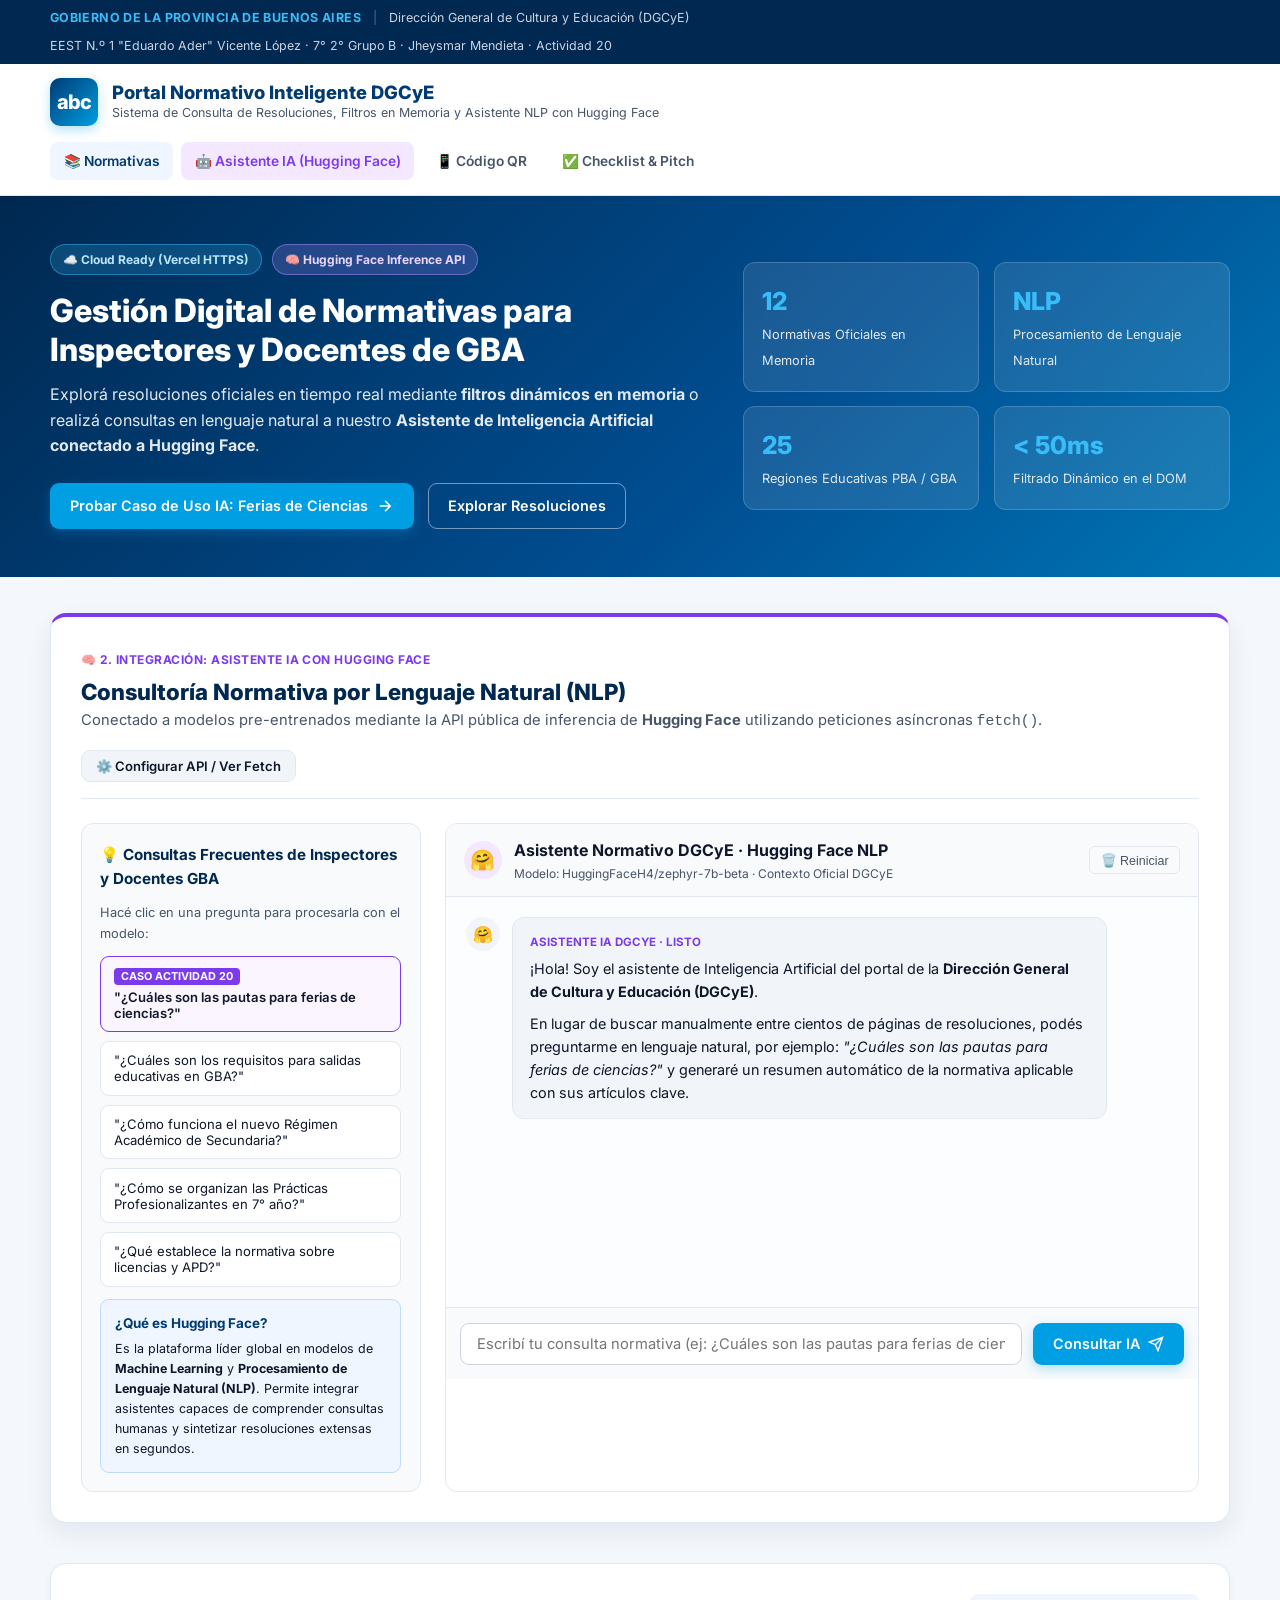
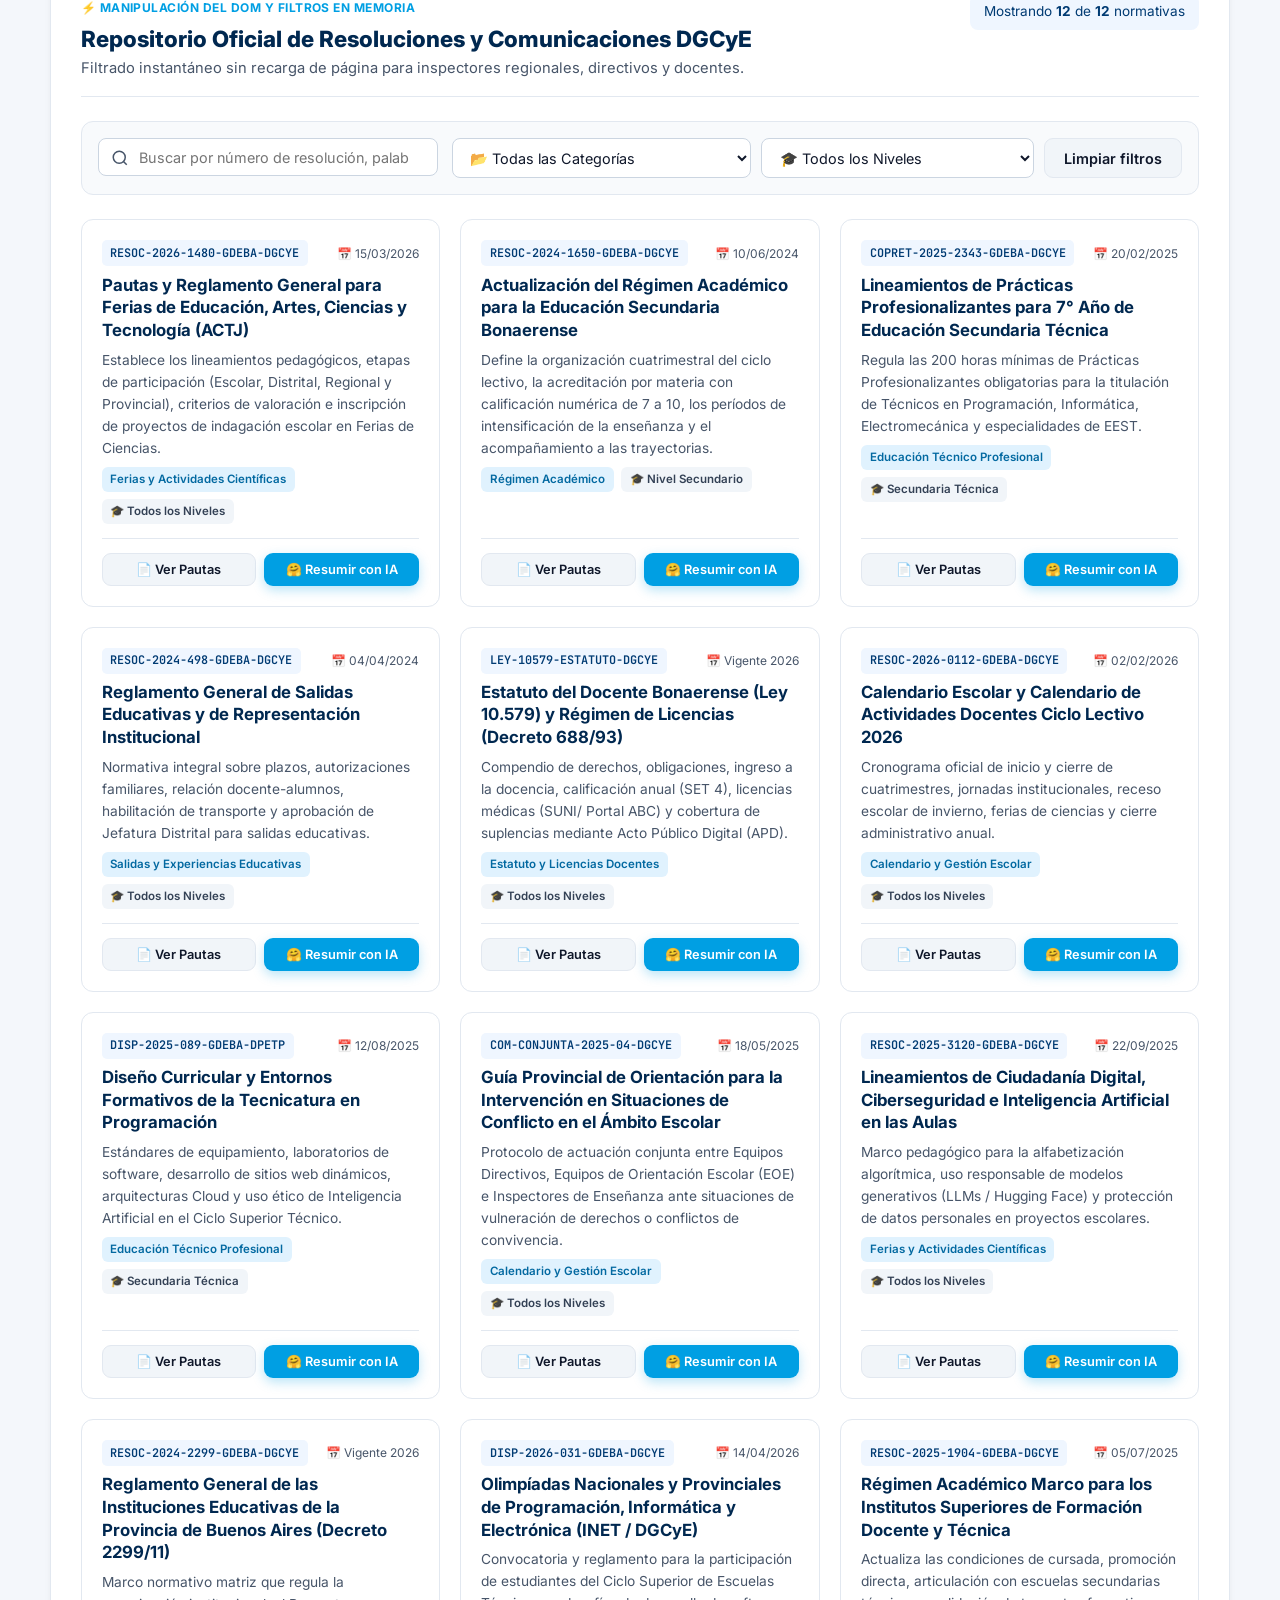
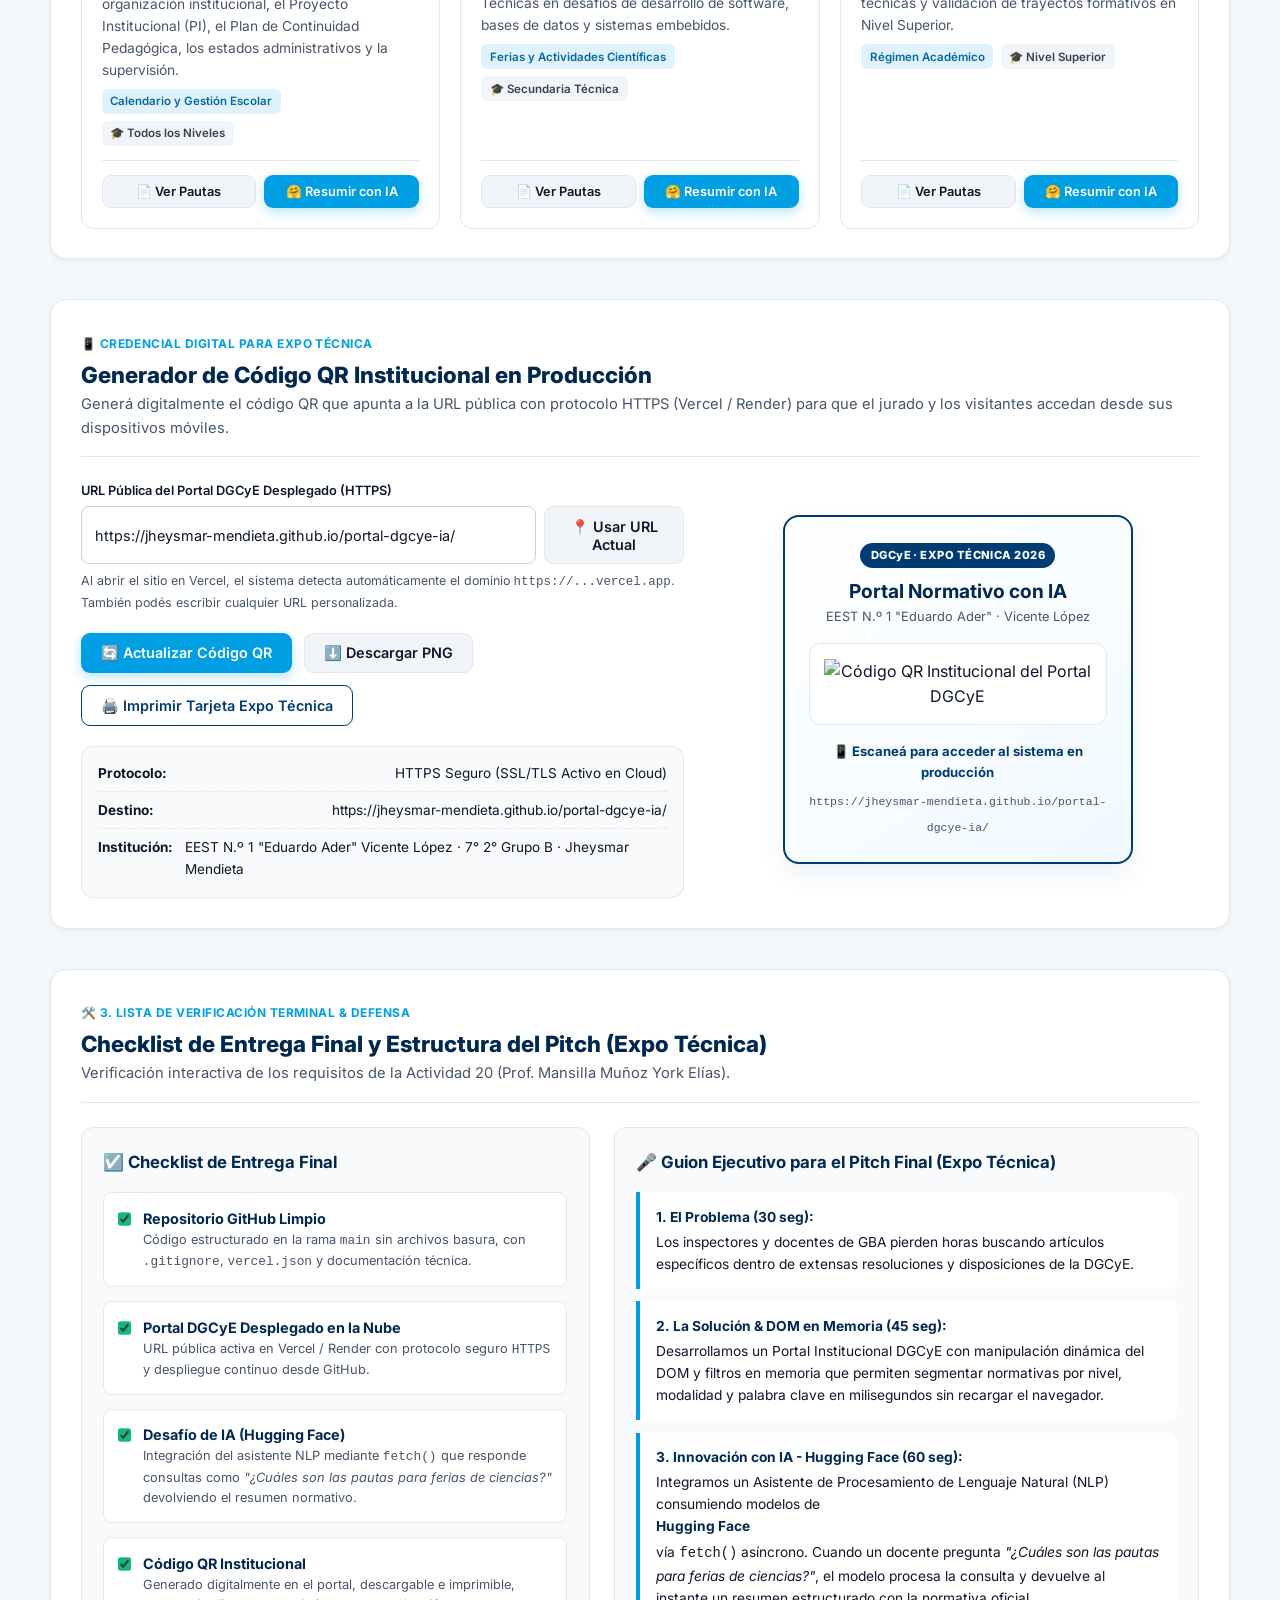
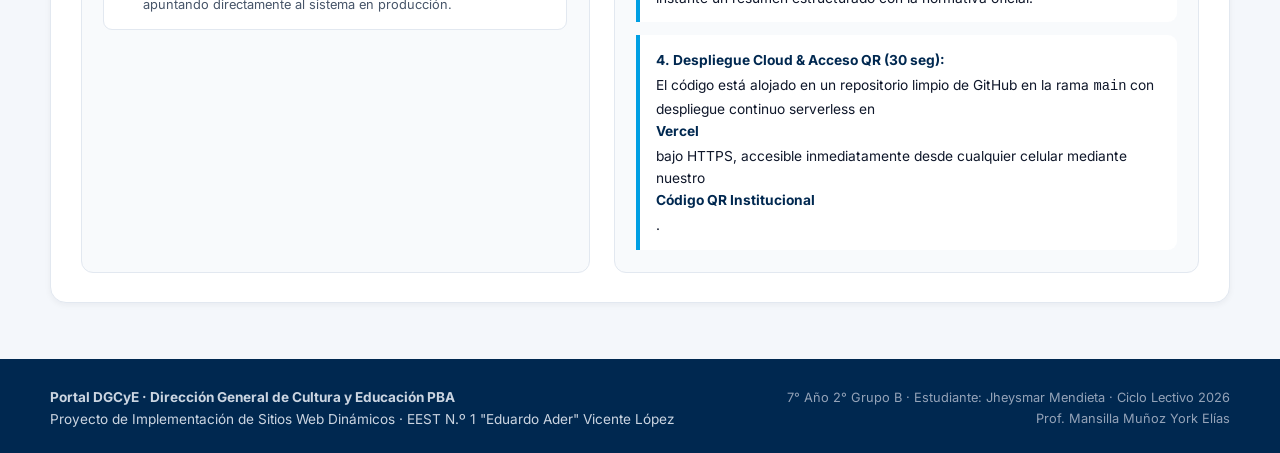
==== commit 0b760f42: "chore: personalizar datos de Jheysmar Mendieta y URL de produccion HTTPS" ====
--- a/index.html
+++ b/index.html
@@ -20,7 +20,7 @@
         <span>Dirección General de Cultura y Educación (DGCyE)</span>
       </div>
       <div class="topbar-right">
-        <span>EEST N.º 1 "Eduardo Ader" Vicente López · 7° 2° Grupo B · Actividad 20</span>
+        <span>EEST N.º 1 "Eduardo Ader" Vicente López · 7° 2° Grupo B · Jheysmar Mendieta · Actividad 20</span>
       </div>
     </div>
   </div>
@@ -306,7 +306,7 @@
                 type="url"
                 id="qr-url-input"
                 class="form-control"
-                value="https://portal-dgcye-pwd-grupo-b.vercel.app"
+                value="https://jheysmar-mendieta.github.io/portal-dgcye-ia/"
                 placeholder="https://tu-proyecto-dgcye.vercel.app"
               />
               <button type="button" id="btn-use-current-url" class="btn btn-secondary" title="Usar URL actual del navegador">
@@ -337,11 +337,11 @@
             </div>
             <div class="spec-item">
               <strong>Destino:</strong>
-              <span id="qr-target-display">https://portal-dgcye-pwd-grupo-b.vercel.app</span>
+              <span id="qr-target-display">https://jheysmar-mendieta.github.io/portal-dgcye-ia/</span>
             </div>
             <div class="spec-item">
               <strong>Institución:</strong>
-              <span>EEST N.º 1 "Eduardo Ader" Vicente López · 7° 2° Grupo B</span>
+              <span>EEST N.º 1 "Eduardo Ader" Vicente López · 7° 2° Grupo B · Jheysmar Mendieta</span>
             </div>
           </div>
         </div>
@@ -355,7 +355,7 @@
           <div class="qr-image-wrapper">
             <img
               id="qr-image"
-              src="https://api.qrserver.com/v1/create-qr-code/?size=240x240&margin=10&color=003b73&data=https%3A%2F%2Fportal-dgcye-pwd-grupo-b.vercel.app"
+              src="https://api.qrserver.com/v1/create-qr-code/?size=240x240&margin=10&color=003b73&data=https%3A%2F%2Fjheysmar-mendieta.github.io%2Fportal-dgcye-ia%2F"
               alt="Código QR Institucional del Portal DGCyE"
               width="220"
               height="220"
@@ -364,7 +364,7 @@
           </div>
           <div class="qr-card-footer">
             <p class="qr-scan-cta">📱 Escaneá para acceder al sistema en producción</p>
-            <code id="qr-card-url">https://portal-dgcye-pwd-grupo-b.vercel.app</code>
+            <code id="qr-card-url">https://jheysmar-mendieta.github.io/portal-dgcye-ia/</code>
           </div>
         </div>
       </div>
@@ -478,7 +478,7 @@
         <p>Proyecto de Implementación de Sitios Web Dinámicos · EEST N.º 1 "Eduardo Ader" Vicente López</p>
       </div>
       <div class="footer-right">
-        <span>7° Año 2° Grupo B · Ciclo Lectivo 2026</span>
+        <span>7° Año 2° Grupo B · Estudiante: Jheysmar Mendieta · Ciclo Lectivo 2026</span>
         <span>Prof. Mansilla Muñoz York Elías</span>
       </div>
     </div>
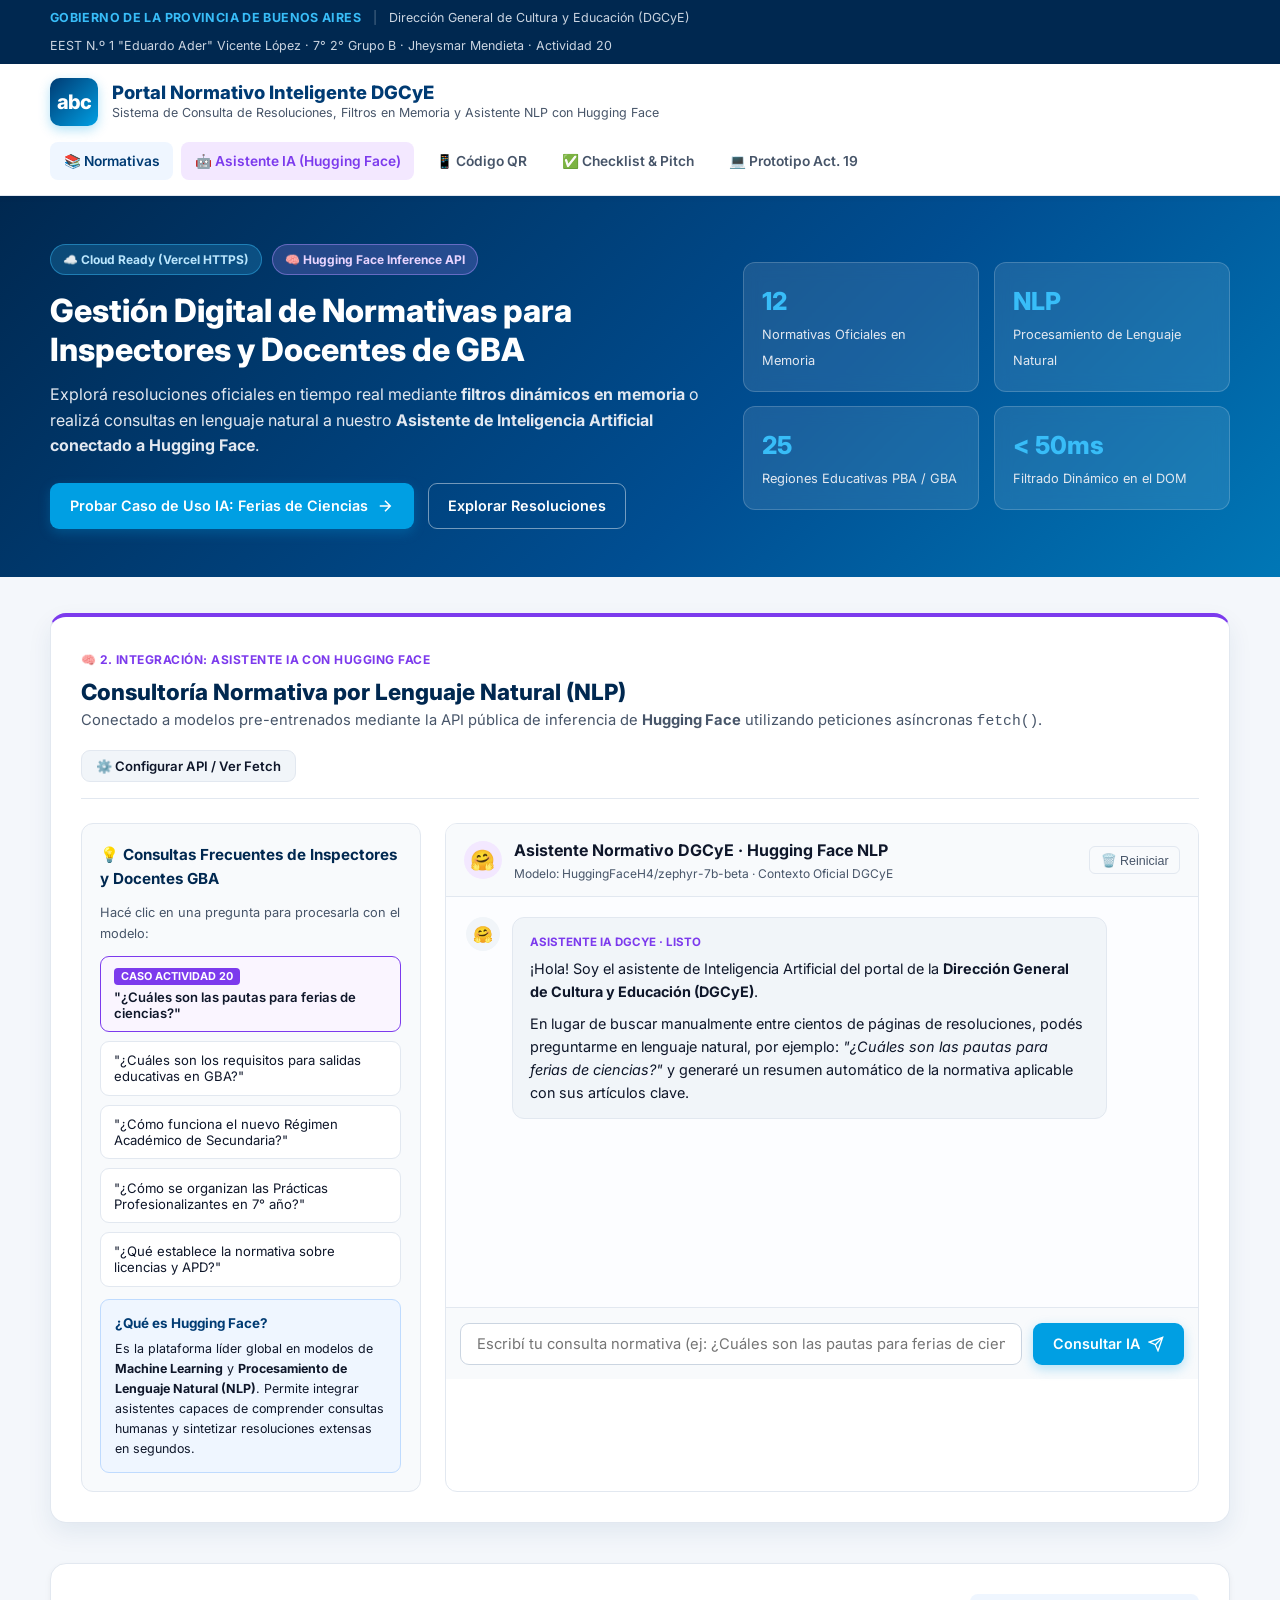
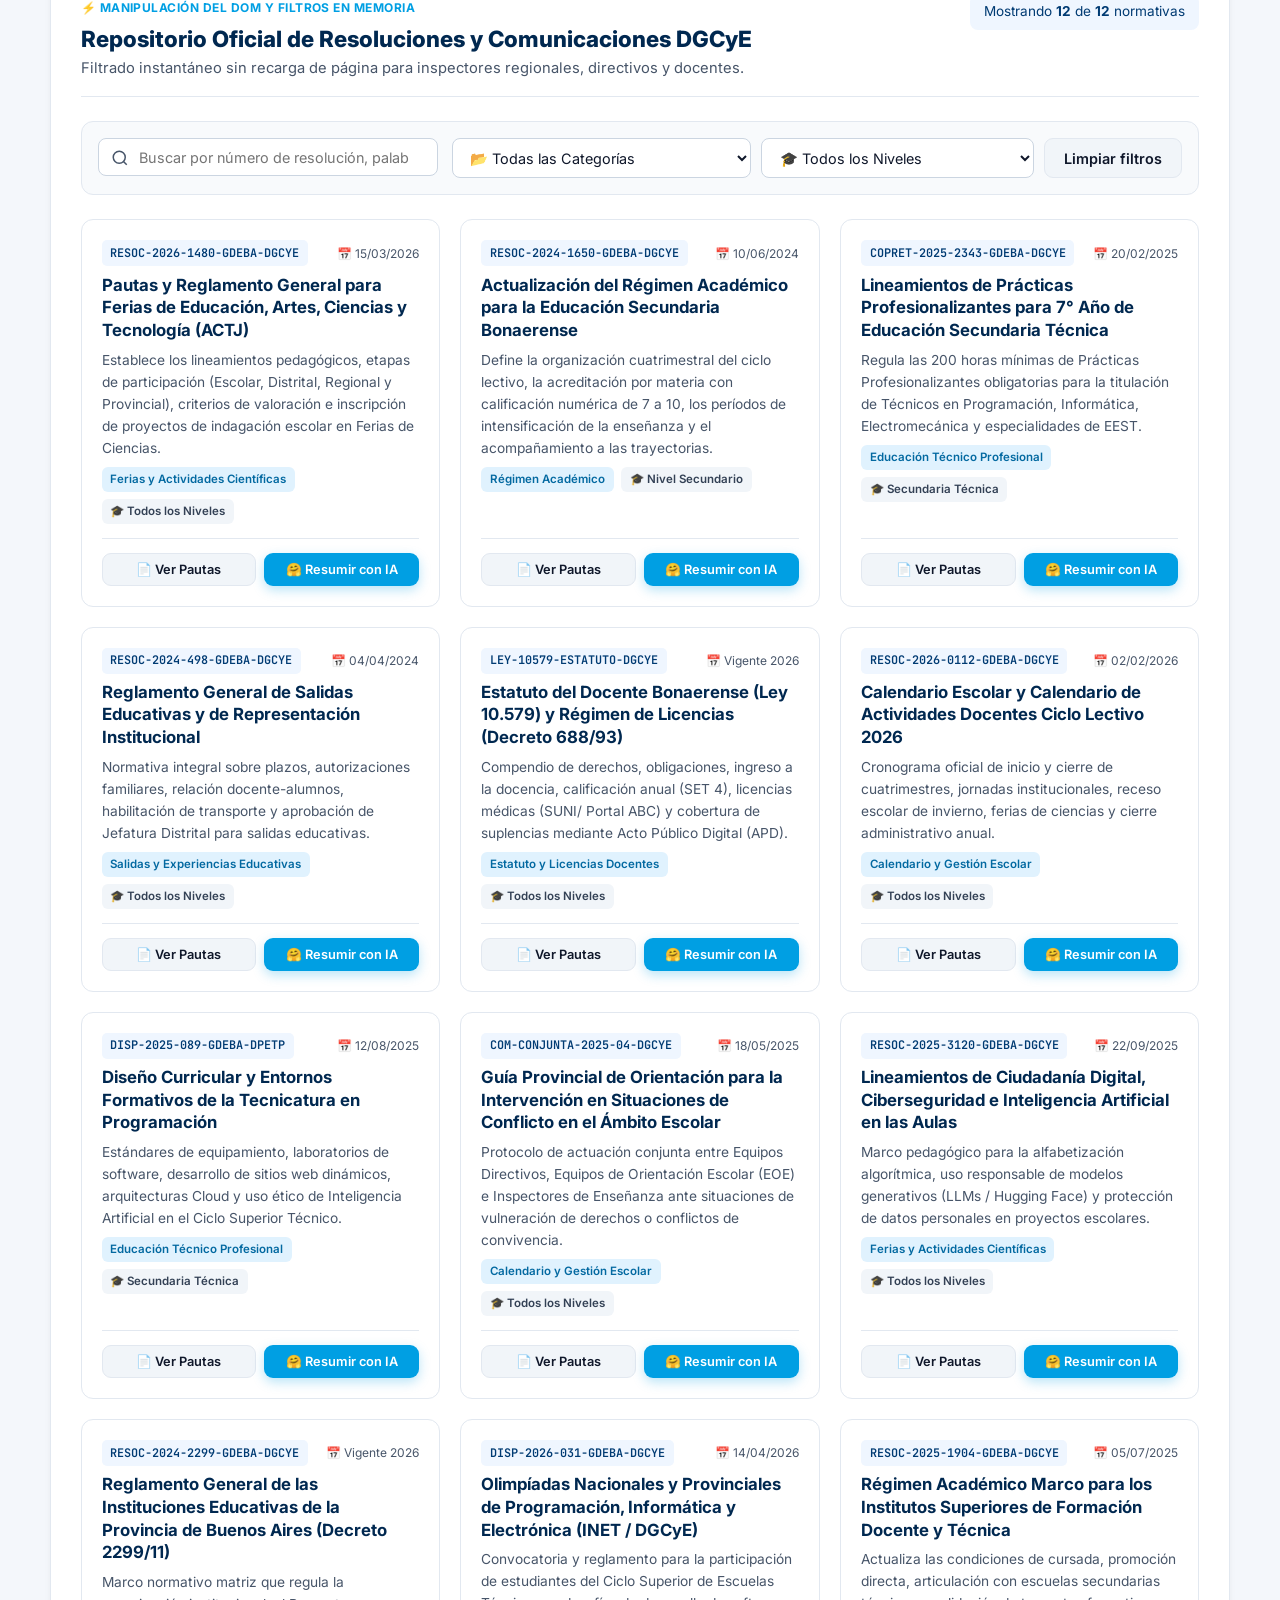
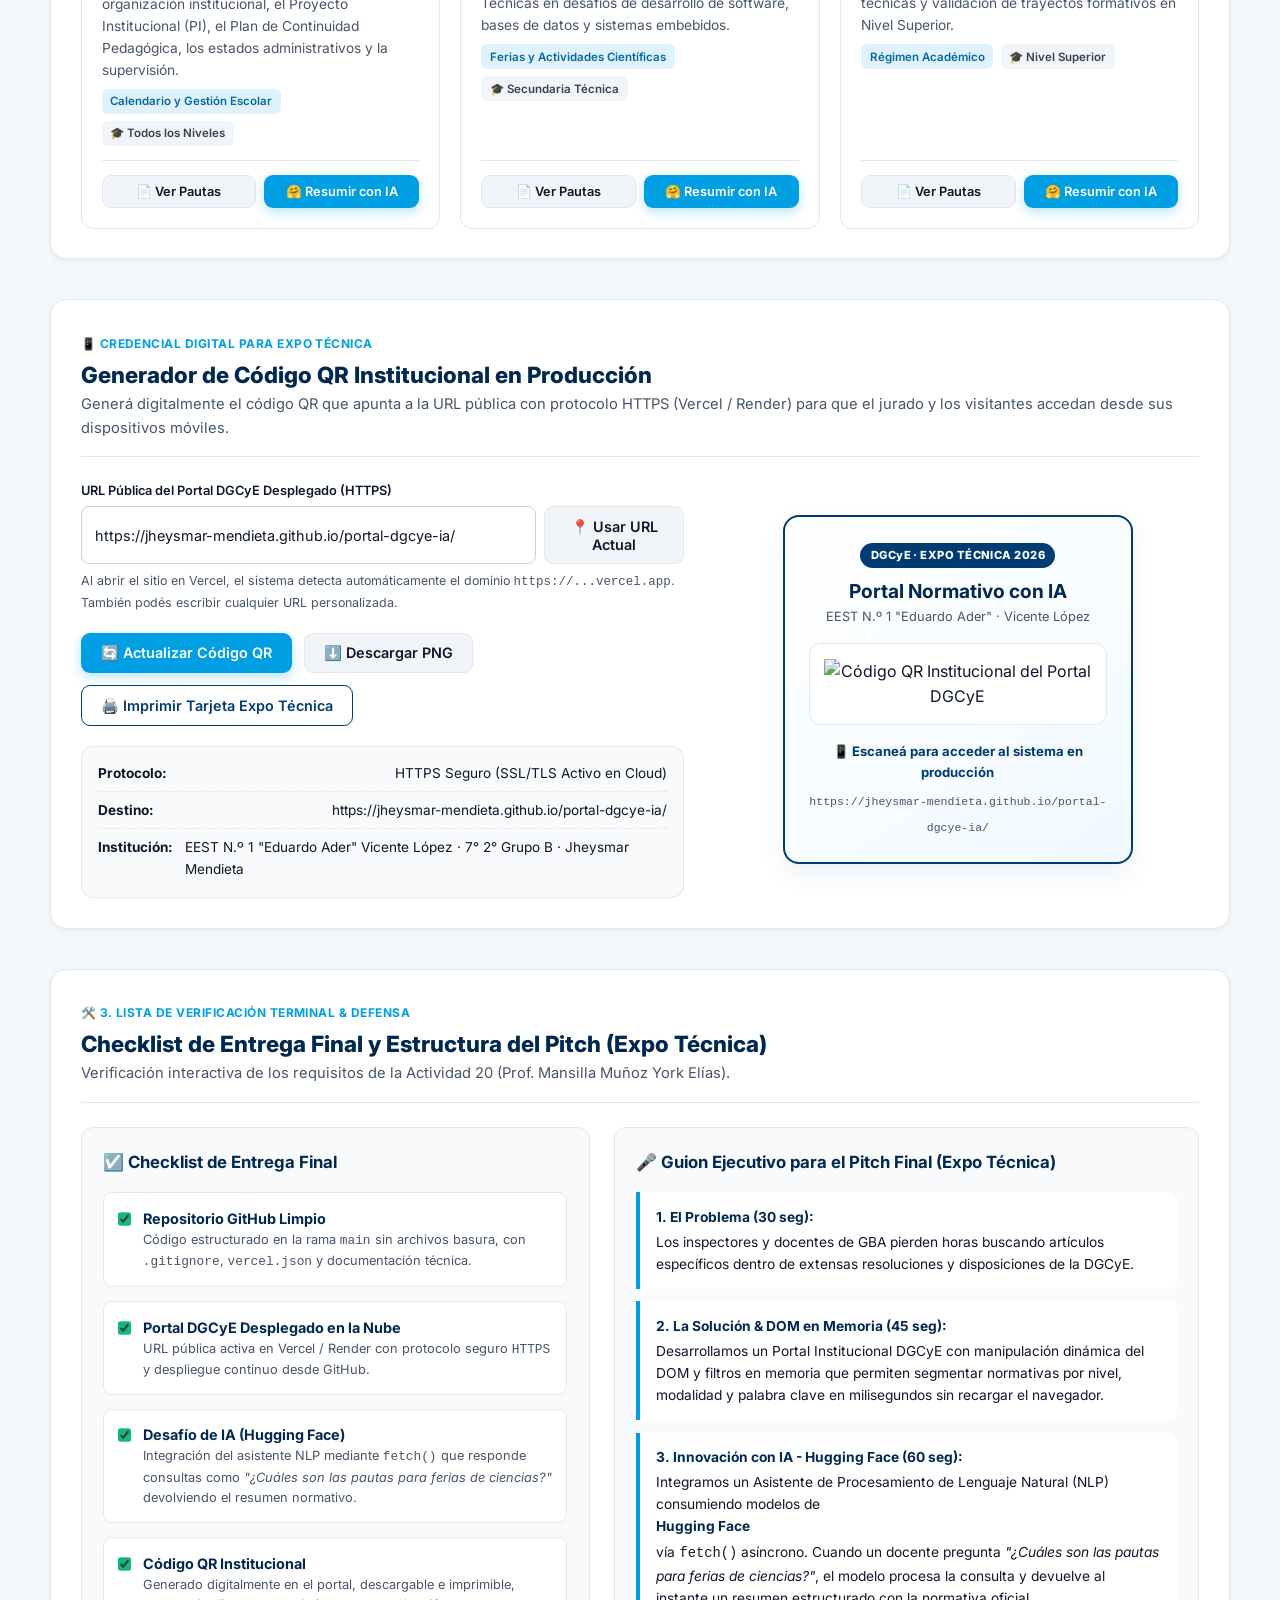
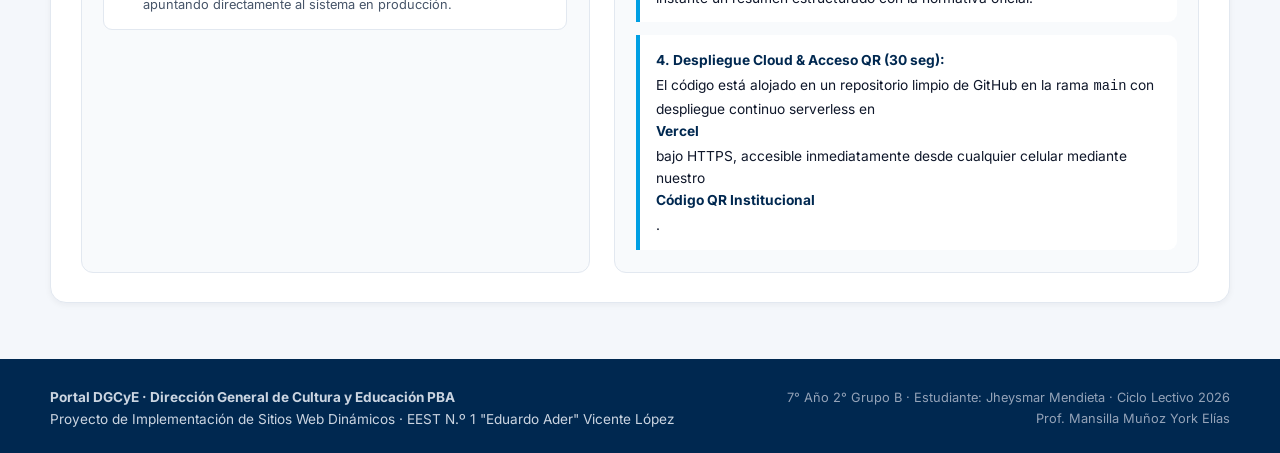
==== commit a9709816: "feat: integrar prototipo funcional Actividad 19 (filtrado dinamico O(n) en memoria)" ====
--- a/index.html
+++ b/index.html
@@ -43,6 +43,7 @@
         <a href="#asistente-ia" class="nav-link nav-link-ai">🤖 Asistente IA (Hugging Face)</a>
         <a href="#qr-institucional" class="nav-link">📱 Código QR</a>
         <a href="#checklist-pitch" class="nav-link">✅ Checklist &amp; Pitch</a>
+        <a href="actividad19.html" class="nav-link">💻 Prototipo Act. 19</a>
       </nav>
     </div>
   </header>
